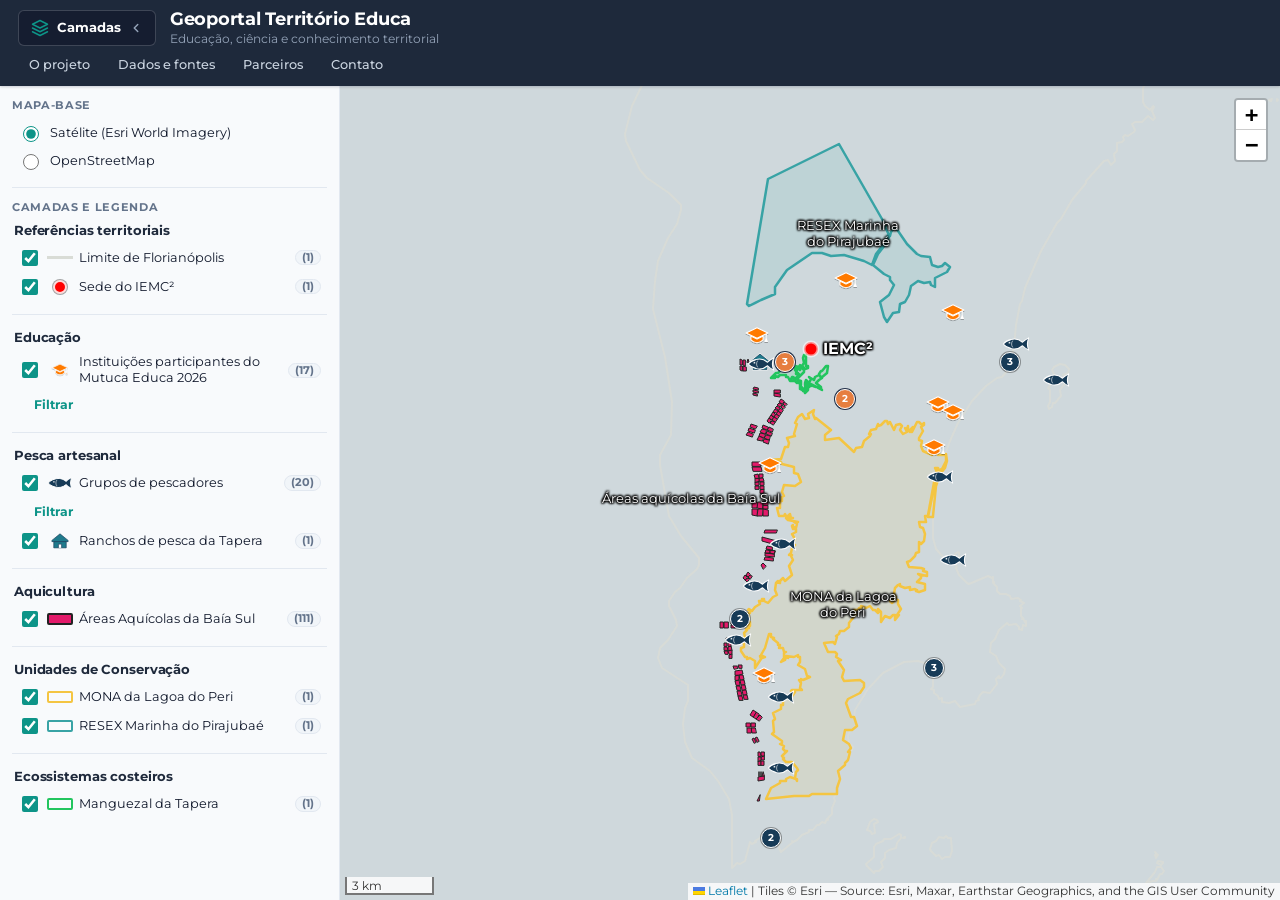
==== index.html @ b0905095 "Publicação inicial do Geoportal Território Educa" ====
<!DOCTYPE html>
<html lang="pt-BR">

<head>
    <meta charset="UTF-8">
    <meta name="viewport" content="width=device-width, initial-scale=1.0">
    <title>Geoportal Território Educa</title>
    <meta name="description" content="Educação, pesca artesanal, aquicultura e patrimônio socioambiental em Florianópolis.">

    <!-- Bibliotecas de terceiros (locais, versões fixas) -->
    <link rel="stylesheet" href="vendor/leaflet-1.9.4/leaflet.css">
    <link rel="stylesheet" href="vendor/leaflet.markercluster-1.5.3/MarkerCluster.css">

    <!-- CSS do geoportal -->
    <link rel="stylesheet" href="css/style.css?v=20261015-sidebar1">
</head>

<body>
    <a class="pular" href="#map">Ir para o mapa</a>

    <header class="topo">
        <div class="topo__superior">
            <button id="btn-painel" class="btn-painel" type="button" aria-controls="painel" aria-expanded="true" aria-label="Recolher painel de camadas" title="Recolher painel de camadas">
                <svg class="btn-painel__icone" width="18" height="18" viewBox="0 0 24 24" fill="none" stroke="currentColor" stroke-width="2" stroke-linecap="round" stroke-linejoin="round" aria-hidden="true">
                    <polygon points="12 2 2 7 12 12 22 7 12 2"></polygon>
                    <polyline points="2 17 12 22 22 17"></polyline>
                    <polyline points="2 12 12 17 22 12"></polyline>
                </svg>
                <span class="btn-painel__texto">Camadas</span>
                <svg class="btn-painel__seta" width="14" height="14" viewBox="0 0 24 24" fill="none" stroke="currentColor" stroke-width="2.5" stroke-linecap="round" stroke-linejoin="round" aria-hidden="true">
                    <polyline points="15 18 9 12 15 6"></polyline>
                </svg>
            </button>
            <div class="topo__texto">
                <a href="#map" id="link-retorno-mapa" class="topo__titulo-link" title="Retornar ao mapa interativo" aria-label="Geoportal Território Educa — Retornar ao mapa interativo">
                    <h1>Geoportal Território Educa</h1>
                </a>
                <p>Educação, ciência e conhecimento territorial</p>
            </div>
            <button id="btn-menu-mobile" class="nav__toggle" type="button" aria-expanded="false" aria-controls="menu-institucional" aria-label="Menu institucional">
                <svg class="nav__icone-hamburguer" width="18" height="18" viewBox="0 0 24 24" fill="none" stroke="currentColor" stroke-width="2" stroke-linecap="round" stroke-linejoin="round" aria-hidden="true"><line x1="3" y1="12" x2="21" y2="12"></line><line x1="3" y1="6" x2="21" y2="6"></line><line x1="3" y1="18" x2="21" y2="18"></line></svg>
                <span>Menu</span>
            </button>
        </div>
        <nav class="topo__nav" aria-label="Navegação institucional">
            <ul id="menu-institucional" class="nav__lista">
                <li><button class="nav__item" type="button" data-secao="secao-projeto">O projeto</button></li>
                <li><button class="nav__item" type="button" data-secao="secao-fontes">Dados e fontes</button></li>
                <li><button class="nav__item" type="button" data-secao="secao-parceiros">Parceiros</button></li>
                <li><button class="nav__item" type="button" data-secao="secao-contato">Contato</button></li>
            </ul>
        </nav>
    </header>

    <div class="corpo">
        <aside id="painel" class="painel" aria-label="Camadas, legenda e filtros">
            <div id="aviso" class="aviso" role="alert" hidden></div>
            <div id="painel-conteudo" class="painel__conteudo"></div>
        </aside>
        <div id="painel-backdrop" class="painel-backdrop" aria-hidden="true"></div>

        <main class="mapa-area">
            <div id="map" role="application" aria-label="Mapa interativo do Território Educa"></div>
        </main>

        <!-- Fundo semitransparente (backdrop de referência) -->
        <div id="modal-backdrop" class="modal-backdrop" hidden></div>

        <!-- Gaveta institucional lateral direita (experimental — substitui a apresentação central) -->
        <!-- Referência recuperável: para restaurar a apresentação em modal central, consulte a folha css/style.css -->
        <aside id="modal-sobre" class="gaveta modal" aria-labelledby="modal-sobre-titulo" aria-label="Informações institucionais" hidden>
            <div class="gaveta__conteudo modal__conteudo">
                <div class="gaveta__topo modal__topo">
                    <h2 id="modal-sobre-titulo" class="gaveta__titulo modal__titulo">O projeto</h2>
                    <button id="btn-fechar-modal" class="gaveta__fechar modal__fechar" type="button" aria-label="Fechar painel de informações">
                        &times;
                    </button>
                </div>
                <div class="gaveta__corpo modal__corpo">
                    <!-- Seção 1: O projeto -->
                    <div id="secao-projeto" class="modal__painel-secao" role="region" aria-labelledby="modal-sobre-titulo">
                    <h3>Sobre o Geoportal Território Educa</h3>
                    <p class="secao-subtitulo"><strong>Conhecimento, educação e participação para valorizar os territórios e seus saberes.</strong></p>
                    <p>O Geoportal Território Educa é uma plataforma digital interativa de visualização e compartilhamento de informações geográficas e socioambientais, desenvolvida no âmbito do Território Educa, em parceria institucional com o Instituto de Ecologização de Mares, Campo e Cidades (IEMC²).</p>
                    <p>A plataforma busca ampliar o acesso ao conhecimento territorial, aproximando ciência, educação e sociedade e contribuindo para a valorização da biodiversidade, das culturas tradicionais e dos modos de vida associados aos ecossistemas costeiros e marinhos.</p>
                    <p>Com foco inicial no sul da Ilha de Santa Catarina, em Florianópolis, reúne informações sobre instituições de ensino, pesca artesanal, aquicultura, unidades de conservação e ecossistemas costeiros. Suas camadas temáticas permitem explorar relações entre os ambientes naturais, as atividades humanas e as formas de ocupação e uso do território.</p>
                    <p>A iniciativa dialoga com a Tecnologia Social Mutuca Educa, desenvolvida e conduzida pela Associação das Dunas de Florianópolis (ADUF), e com sua expansão metodológica no Território Educa, fundamentadas na educação socioambiental, na justiça climática, na valorização dos saberes tradicionais e ancestrais e na participação comunitária.</p>

                    <h3>Princípios orientadores</h3>
                    <ul class="principios-lista">
                        <li class="principio-item">
                            <strong>Educomunicação:</strong> uso de recursos digitais, cartográficos e narrativas territoriais para estimular a comunicação participativa, o diálogo de saberes e a construção compartilhada de conhecimentos.
                        </li>
                        <li class="principio-item">
                            <strong>Ciência cidadã:</strong> incentivo à participação de estudantes, educadores, pesquisadores e comunidades na observação, no registro e na interpretação de fenômenos socioambientais, reconhecendo diferentes sujeitos como produtores de conhecimento.
                        </li>
                        <li class="principio-item">
                            <strong>Popularização da ciência:</strong> democratização do acesso às informações científicas e territoriais por meio de linguagem acessível e ferramentas interativas, aproximando o conhecimento acadêmico das experiências e dos saberes locais.
                        </li>
                    </ul>

                    <p>Ao integrar informações geoespaciais e referências socioculturais, o geoportal busca apoiar atividades pedagógicas, pesquisas, educação ambiental e mobilização comunitária, contribuindo para compreender as transformações ambientais e climáticas e reconhecer o patrimônio natural e cultural dos territórios.</p>
                    <p>Mais do que representar elementos no espaço geográfico, a plataforma pretende tornar visíveis as relações entre <strong>território, biodiversidade, cultura e sociedade</strong>, fortalecendo a circulação do conhecimento e as possibilidades de participação social e cuidado com os ecossistemas costeiros.</p>
                    <p>O geoportal está em desenvolvimento e poderá incorporar progressivamente novos dados, recursos educativos e mecanismos de colaboração territorial.</p>
                </div>

                <!-- Seção 2: Dados e fontes -->
                <div id="secao-fontes" class="modal__painel-secao" role="region" aria-labelledby="modal-sobre-titulo" hidden>
                    <ul class="modal__lista">
                        <li><strong>Unidades de Conservação:</strong> PMF – Geoportal.</li>
                        <li><strong>Áreas aquícolas:</strong> MPA – SINAU.</li>
                        <li><strong>Grupos de pescadores:</strong> Tainhas ao Vento.</li>
                        <li><strong>Instituições de ensino:</strong> registros do Mutuca Educa 2026, Tecnologia Social realizada pela Associação das Dunas de Florianópolis (ADUF).</li>
                        <li><strong>Mapas-base:</strong> Esri World Imagery; © OpenStreetMap contributors.</li>
                        <li><strong>Sistema geodésico:</strong> Dados em SIRGAS 2000 (publicados em WGS 84 / EPSG:4326).</li>
                        <li><strong>Elaboração cartográfica:</strong> Cristiana Barbosa, ADUF, 2026.</li>
                    </ul>
                </div>

                <!-- Seção 3: Parceiros -->
                <div id="secao-parceiros" class="modal__painel-secao" role="region" aria-labelledby="modal-sobre-titulo" hidden>
                    <div class="parceiros-grid">
                        <div class="parceiro-card">
                            <div class="parceiro-card__logo-wrap">
                                <img src="assets/logos/logo_aduf.png" alt="Logotipo da ADUF — Associação das Dunas de Florianópolis" class="parceiro-card__logo" loading="lazy">
                            </div>
                            <div class="parceiro-card__info">
                                <h3 class="parceiro-card__nome">ADUF — Associação das Dunas de Florianópolis</h3>
                                <p class="parceiro-card__papel">Organização responsável pelo Território Educa e pela Tecnologia Social Mutuca Educa.</p>
                            </div>
                        </div>

                        <div class="parceiro-card">
                            <div class="parceiro-card__logo-wrap">
                                <img src="assets/logos/logo_mutuca_educa.png" alt="Logotipo da Tecnologia Social Mutuca Educa" class="parceiro-card__logo" loading="lazy">
                            </div>
                            <div class="parceiro-card__info">
                                <h3 class="parceiro-card__nome">Mutuca Educa</h3>
                                <p class="parceiro-card__papel">Tecnologia Social de educação socioambiental, arte pública e mobilização comunitária, desenvolvida pela ADUF e reconhecida pela Fundação Banco do Brasil.</p>
                            </div>
                        </div>

                        <div class="parceiro-card">
                            <div class="parceiro-card__logo-wrap">
                                <img src="assets/logos/logo_iemc2.jpg" alt="Logotipo do Instituto de Ecologização de Mares, Campo e Cidades (IEMC²)" class="parceiro-card__logo" loading="lazy">
                            </div>
                            <div class="parceiro-card__info">
                                <h3 class="parceiro-card__nome">IEMC² — Instituto de Ecologização de Mares, Campo e Cidades</h3>
                                <p class="parceiro-card__papel">Parceiro institucional do Geoportal Território Educa.</p>
                            </div>
                        </div>
                    </div>
                </div>

                <!-- Seção 4: Contato -->
                <div id="secao-contato" class="modal__painel-secao" role="region" aria-labelledby="modal-sobre-titulo" hidden>
                    <div class="contato-secao">
                        <h3 class="contato-secao__titulo">Contato direto — Geoportal Território Educa</h3>
                        <ul class="contato-lista">
                            <li class="contato-item">
                                <span class="contato-rotulo">Responsável:</span>
                                <span class="contato-valor">Cristiana Barbosa</span>
                            </li>
                            <li class="contato-item">
                                <span class="contato-rotulo">WhatsApp:</span>
                                <a class="contato-link" href="https://wa.me/5548984466622" target="_blank" rel="noopener noreferrer">
                                    <svg class="contato-icone" width="16" height="16" viewBox="0 0 24 24" fill="none" stroke="currentColor" stroke-width="2" stroke-linecap="round" stroke-linejoin="round" aria-hidden="true"><path d="M21 11.5a8.38 8.38 0 0 1-.9 3.8 8.5 8.5 0 0 1-7.6 4.7 8.38 8.38 0 0 1-3.8-.9L3 21l1.9-5.7a8.38 8.38 0 0 1-.9-3.8 8.5 8.5 0 0 1 4.7-7.6 8.38 8.38 0 0 1 3.8-.9h.5a8.48 8.48 0 0 1 8 8v.5z"/></svg>
                                    (48) 98446-6622
                                </a>
                            </li>
                            <li class="contato-item">
                                <span class="contato-rotulo">E-mail:</span>
                                <a class="contato-link" href="mailto:crisilha@gmail.com">
                                    <svg class="contato-icone" width="16" height="16" viewBox="0 0 24 24" fill="none" stroke="currentColor" stroke-width="2" stroke-linecap="round" stroke-linejoin="round" aria-hidden="true"><path d="M4 4h16c1.1 0 2 .9 2 2v12c0 1.1-.9 2-2 2H4c-1.1 0-2-.9-2-2V6c0-1.1.9-2 2-2z"/><polyline points="22,6 12,13 2,6"/></svg>
                                    crisilha@gmail.com
                                </a>
                            </li>
                        </ul>
                    </div>

                    <div class="contato-secao">
                        <h3 class="contato-secao__titulo">Canais institucionais</h3>
                        <ul class="contato-lista">
                            <li class="contato-item">
                                <span class="contato-rotulo">ADUF:</span>
                                <a class="contato-link" href="https://www.instagram.com/dunasdefloripa/" target="_blank" rel="noopener noreferrer">
                                    <svg class="contato-icone" width="16" height="16" viewBox="0 0 24 24" fill="none" stroke="currentColor" stroke-width="2" stroke-linecap="round" stroke-linejoin="round" aria-hidden="true"><rect x="2" y="2" width="20" height="20" rx="5" ry="5"></rect><path d="M16 11.37A4 4 0 1 1 12.63 8 4 4 0 0 1 16 11.37z"></path><line x1="17.5" y1="6.5" x2="17.51" y2="6.5"></line></svg>
                                    Instagram @dunasdefloripa
                                </a>
                            </li>
                            <li class="contato-item">
                                <span class="contato-rotulo">Mutuca Educa:</span>
                                <a class="contato-link" href="https://www.instagram.com/mutucaeduca/" target="_blank" rel="noopener noreferrer">
                                    <svg class="contato-icone" width="16" height="16" viewBox="0 0 24 24" fill="none" stroke="currentColor" stroke-width="2" stroke-linecap="round" stroke-linejoin="round" aria-hidden="true"><rect x="2" y="2" width="20" height="20" rx="5" ry="5"></rect><path d="M16 11.37A4 4 0 1 1 12.63 8 4 4 0 0 1 16 11.37z"></path><line x1="17.5" y1="6.5" x2="17.51" y2="6.5"></line></svg>
                                    Instagram @mutucaeduca
                                </a>
                            </li>
                            <li class="contato-item">
                                <span class="contato-rotulo">IEMC²:</span>
                                <a class="contato-link" href="https://reitoria.ufsc.br/2026/06/24/ufsc-inaugura-instituto-de-ecologizacao-de-mares-campo-e-cidades-para-combate-a-fome-e-pobreza/" target="_blank" rel="noopener noreferrer">
                                    <svg class="contato-icone" width="16" height="16" viewBox="0 0 24 24" fill="none" stroke="currentColor" stroke-width="2" stroke-linecap="round" stroke-linejoin="round" aria-hidden="true"><path d="M18 13v6a2 2 0 0 1-2 2H5a2 2 0 0 1-2-2V8a2 2 0 0 1 2-2h6"></path><polyline points="15 3 21 3 21 9"></polyline><line x1="10" y1="14" x2="21" y2="3"></line></svg>
                                    Página de referência institucional na UFSC
                                </a>
                            </li>
                        </ul>
                    </div>
                </div>
            </div>
        </div>
        </aside>
    </div>

    <noscript>
        <p class="aviso">Este geoportal requer JavaScript habilitado.</p>
    </noscript>

    <!-- Leaflet e Leaflet.markercluster (scripts globais) -->
    <script src="vendor/leaflet-1.9.4/leaflet.js"></script>
    <script src="vendor/leaflet.markercluster-1.5.3/leaflet.markercluster.js"></script>

    <!-- Código do geoportal (módulos ES) -->
    <script type="module" src="js/main.js"></script>
</body>

</html>
---- vendor/leaflet-1.9.4/leaflet.css ----
/* required styles */

.leaflet-pane,
.leaflet-tile,
.leaflet-marker-icon,
.leaflet-marker-shadow,
.leaflet-tile-container,
.leaflet-pane > svg,
.leaflet-pane > canvas,
.leaflet-zoom-box,
.leaflet-image-layer,
.leaflet-layer {
	position: absolute;
	left: 0;
	top: 0;
	}
.leaflet-container {
	overflow: hidden;
	}
.leaflet-tile,
.leaflet-marker-icon,
.leaflet-marker-shadow {
	-webkit-user-select: none;
	   -moz-user-select: none;
	        user-select: none;
	  -webkit-user-drag: none;
	}
/* Prevents IE11 from highlighting tiles in blue */
.leaflet-tile::selection {
	background: transparent;
}
/* Safari renders non-retina tile on retina better with this, but Chrome is worse */
.leaflet-safari .leaflet-tile {
	image-rendering: -webkit-optimize-contrast;
	}
/* hack that prevents hw layers "stretching" when loading new tiles */
.leaflet-safari .leaflet-tile-container {
	width: 1600px;
	height: 1600px;
	-webkit-transform-origin: 0 0;
	}
.leaflet-marker-icon,
.leaflet-marker-shadow {
	display: block;
	}
/* .leaflet-container svg: reset svg max-width decleration shipped in Joomla! (joomla.org) 3.x */
/* .leaflet-container img: map is broken in FF if you have max-width: 100% on tiles */
.leaflet-container .leaflet-overlay-pane svg {
	max-width: none !important;
	max-height: none !important;
	}
.leaflet-container .leaflet-marker-pane img,
.leaflet-container .leaflet-shadow-pane img,
.leaflet-container .leaflet-tile-pane img,
.leaflet-container img.leaflet-image-layer,
.leaflet-container .leaflet-tile {
	max-width: none !important;
	max-height: none !important;
	width: auto;
	padding: 0;
	}

.leaflet-container img.leaflet-tile {
	/* See: https://bugs.chromium.org/p/chromium/issues/detail?id=600120 */
	mix-blend-mode: plus-lighter;
}

.leaflet-container.leaflet-touch-zoom {
	-ms-touch-action: pan-x pan-y;
	touch-action: pan-x pan-y;
	}
.leaflet-container.leaflet-touch-drag {
	-ms-touch-action: pinch-zoom;
	/* Fallback for FF which doesn't support pinch-zoom */
	touch-action: none;
	touch-action: pinch-zoom;
}
.leaflet-container.leaflet-touch-drag.leaflet-touch-zoom {
	-ms-touch-action: none;
	touch-action: none;
}
.leaflet-container {
	-webkit-tap-highlight-color: transparent;
}
.leaflet-container a {
	-webkit-tap-highlight-color: rgba(51, 181, 229, 0.4);
}
.leaflet-tile {
	filter: inherit;
	visibility: hidden;
	}
.leaflet-tile-loaded {
	visibility: inherit;
	}
.leaflet-zoom-box {
	width: 0;
	height: 0;
	-moz-box-sizing: border-box;
	     box-sizing: border-box;
	z-index: 800;
	}
/* workaround for https://bugzilla.mozilla.org/show_bug.cgi?id=888319 */
.leaflet-overlay-pane svg {
	-moz-user-select: none;
	}

.leaflet-pane         { z-index: 400; }

.leaflet-tile-pane    { z-index: 200; }
.leaflet-overlay-pane { z-index: 400; }
.leaflet-shadow-pane  { z-index: 500; }
.leaflet-marker-pane  { z-index: 600; }
.leaflet-tooltip-pane   { z-index: 650; }
.leaflet-popup-pane   { z-index: 700; }

.leaflet-map-pane canvas { z-index: 100; }
.leaflet-map-pane svg    { z-index: 200; }

.leaflet-vml-shape {
	width: 1px;
	height: 1px;
	}
.lvml {
	behavior: url(#default#VML);
	display: inline-block;
	position: absolute;
	}


/* control positioning */

.leaflet-control {
	position: relative;
	z-index: 800;
	pointer-events: visiblePainted; /* IE 9-10 doesn't have auto */
	pointer-events: auto;
	}
.leaflet-top,
.leaflet-bottom {
	position: absolute;
	z-index: 1000;
	pointer-events: none;
	}
.leaflet-top {
	top: 0;
	}
.leaflet-right {
	right: 0;
	}
.leaflet-bottom {
	bottom: 0;
	}
.leaflet-left {
	left: 0;
	}
.leaflet-control {
	float: left;
	clear: both;
	}
.leaflet-right .leaflet-control {
	float: right;
	}
.leaflet-top .leaflet-control {
	margin-top: 10px;
	}
.leaflet-bottom .leaflet-control {
	margin-bottom: 10px;
	}
.leaflet-left .leaflet-control {
	margin-left: 10px;
	}
.leaflet-right .leaflet-control {
	margin-right: 10px;
	}


/* zoom and fade animations */

.leaflet-fade-anim .leaflet-popup {
	opacity: 0;
	-webkit-transition: opacity 0.2s linear;
	   -moz-transition: opacity 0.2s linear;
	        transition: opacity 0.2s linear;
	}
.leaflet-fade-anim .leaflet-map-pane .leaflet-popup {
	opacity: 1;
	}
.leaflet-zoom-animated {
	-webkit-transform-origin: 0 0;
	    -ms-transform-origin: 0 0;
	        transform-origin: 0 0;
	}
svg.leaflet-zoom-animated {
	will-change: transform;
}

.leaflet-zoom-anim .leaflet-zoom-animated {
	-webkit-transition: -webkit-transform 0.25s cubic-bezier(0,0,0.25,1);
	   -moz-transition:    -moz-transform 0.25s cubic-bezier(0,0,0.25,1);
	        transition:         transform 0.25s cubic-bezier(0,0,0.25,1);
	}
.leaflet-zoom-anim .leaflet-tile,
.leaflet-pan-anim .leaflet-tile {
	-webkit-transition: none;
	   -moz-transition: none;
	        transition: none;
	}

.leaflet-zoom-anim .leaflet-zoom-hide {
	visibility: hidden;
	}


/* cursors */

.leaflet-interactive {
	cursor: pointer;
	}
.leaflet-grab {
	cursor: -webkit-grab;
	cursor:    -moz-grab;
	cursor:         grab;
	}
.leaflet-crosshair,
.leaflet-crosshair .leaflet-interactive {
	cursor: crosshair;
	}
.leaflet-popup-pane,
.leaflet-control {
	cursor: auto;
	}
.leaflet-dragging .leaflet-grab,
.leaflet-dragging .leaflet-grab .leaflet-interactive,
.leaflet-dragging .leaflet-marker-draggable {
	cursor: move;
	cursor: -webkit-grabbing;
	cursor:    -moz-grabbing;
	cursor:         grabbing;
	}

/* marker & overlays interactivity */
.leaflet-marker-icon,
.leaflet-marker-shadow,
.leaflet-image-layer,
.leaflet-pane > svg path,
.leaflet-tile-container {
	pointer-events: none;
	}

.leaflet-marker-icon.leaflet-interactive,
.leaflet-image-layer.leaflet-interactive,
.leaflet-pane > svg path.leaflet-interactive,
svg.leaflet-image-layer.leaflet-interactive path {
	pointer-events: visiblePainted; /* IE 9-10 doesn't have auto */
	pointer-events: auto;
	}

/* visual tweaks */

.leaflet-container {
	background: #ddd;
	outline-offset: 1px;
	}
.leaflet-container a {
	color: #0078A8;
	}
.leaflet-zoom-box {
	border: 2px dotted #38f;
	background: rgba(255,255,255,0.5);
	}


/* general typography */
.leaflet-container {
	font-family: "Helvetica Neue", Arial, Helvetica, sans-serif;
	font-size: 12px;
	font-size: 0.75rem;
	line-height: 1.5;
	}


/* general toolbar styles */

.leaflet-bar {
	box-shadow: 0 1px 5px rgba(0,0,0,0.65);
	border-radius: 4px;
	}
.leaflet-bar a {
	background-color: #fff;
	border-bottom: 1px solid #ccc;
	width: 26px;
	height: 26px;
	line-height: 26px;
	display: block;
	text-align: center;
	text-decoration: none;
	color: black;
	}
.leaflet-bar a,
.leaflet-control-layers-toggle {
	background-position: 50% 50%;
	background-repeat: no-repeat;
	display: block;
	}
.leaflet-bar a:hover,
.leaflet-bar a:focus {
	background-color: #f4f4f4;
	}
.leaflet-bar a:first-child {
	border-top-left-radius: 4px;
	border-top-right-radius: 4px;
	}
.leaflet-bar a:last-child {
	border-bottom-left-radius: 4px;
	border-bottom-right-radius: 4px;
	border-bottom: none;
	}
.leaflet-bar a.leaflet-disabled {
	cursor: default;
	background-color: #f4f4f4;
	color: #bbb;
	}

.leaflet-touch .leaflet-bar a {
	width: 30px;
	height: 30px;
	line-height: 30px;
	}
.leaflet-touch .leaflet-bar a:first-child {
	border-top-left-radius: 2px;
	border-top-right-radius: 2px;
	}
.leaflet-touch .leaflet-bar a:last-child {
	border-bottom-left-radius: 2px;
	border-bottom-right-radius: 2px;
	}

/* zoom control */

.leaflet-control-zoom-in,
.leaflet-control-zoom-out {
	font: bold 18px 'Lucida Console', Monaco, monospace;
	text-indent: 1px;
	}

.leaflet-touch .leaflet-control-zoom-in, .leaflet-touch .leaflet-control-zoom-out  {
	font-size: 22px;
	}


/* layers control */

.leaflet-control-layers {
	box-shadow: 0 1px 5px rgba(0,0,0,0.4);
	background: #fff;
	border-radius: 5px;
	}
.leaflet-control-layers-toggle {
	background-image: url(images/layers.png);
	width: 36px;
	height: 36px;
	}
.leaflet-retina .leaflet-control-layers-toggle {
	background-image: url(images/layers-2x.png);
	background-size: 26px 26px;
	}
.leaflet-touch .leaflet-control-layers-toggle {
	width: 44px;
	height: 44px;
	}
.leaflet-control-layers .leaflet-control-layers-list,
.leaflet-control-layers-expanded .leaflet-control-layers-toggle {
	display: none;
	}
.leaflet-control-layers-expanded .leaflet-control-layers-list {
	display: block;
	position: relative;
	}
.leaflet-control-layers-expanded {
	padding: 6px 10px 6px 6px;
	color: #333;
	background: #fff;
	}
.leaflet-control-layers-scrollbar {
	overflow-y: scroll;
	overflow-x: hidden;
	padding-right: 5px;
	}
.leaflet-control-layers-selector {
	margin-top: 2px;
	position: relative;
	top: 1px;
	}
.leaflet-control-layers label {
	display: block;
	font-size: 13px;
	font-size: 1.08333em;
	}
.leaflet-control-layers-separator {
	height: 0;
	border-top: 1px solid #ddd;
	margin: 5px -10px 5px -6px;
	}

/* Default icon URLs */
.leaflet-default-icon-path { /* used only in path-guessing heuristic, see L.Icon.Default */
	background-image: url(images/marker-icon.png);
	}


/* attribution and scale controls */

.leaflet-container .leaflet-control-attribution {
	background: #fff;
	background: rgba(255, 255, 255, 0.8);
	margin: 0;
	}
.leaflet-control-attribution,
.leaflet-control-scale-line {
	padding: 0 5px;
	color: #333;
	line-height: 1.4;
	}
.leaflet-control-attribution a {
	text-decoration: none;
	}
.leaflet-control-attribution a:hover,
.leaflet-control-attribution a:focus {
	text-decoration: underline;
	}
.leaflet-attribution-flag {
	display: inline !important;
	vertical-align: baseline !important;
	width: 1em;
	height: 0.6669em;
	}
.leaflet-left .leaflet-control-scale {
	margin-left: 5px;
	}
.leaflet-bottom .leaflet-control-scale {
	margin-bottom: 5px;
	}
.leaflet-control-scale-line {
	border: 2px solid #777;
	border-top: none;
	line-height: 1.1;
	padding: 2px 5px 1px;
	white-space: nowrap;
	-moz-box-sizing: border-box;
	     box-sizing: border-box;
	background: rgba(255, 255, 255, 0.8);
	text-shadow: 1px 1px #fff;
	}
.leaflet-control-scale-line:not(:first-child) {
	border-top: 2px solid #777;
	border-bottom: none;
	margin-top: -2px;
	}
.leaflet-control-scale-line:not(:first-child):not(:last-child) {
	border-bottom: 2px solid #777;
	}

.leaflet-touch .leaflet-control-attribution,
.leaflet-touch .leaflet-control-layers,
.leaflet-touch .leaflet-bar {
	box-shadow: none;
	}
.leaflet-touch .leaflet-control-layers,
.leaflet-touch .leaflet-bar {
	border: 2px solid rgba(0,0,0,0.2);
	background-clip: padding-box;
	}


/* popup */

.leaflet-popup {
	position: absolute;
	text-align: center;
	margin-bottom: 20px;
	}
.leaflet-popup-content-wrapper {
	padding: 1px;
	text-align: left;
	border-radius: 12px;
	}
.leaflet-popup-content {
	margin: 13px 24px 13px 20px;
	line-height: 1.3;
	font-size: 13px;
	font-size: 1.08333em;
	min-height: 1px;
	}
.leaflet-popup-content p {
	margin: 17px 0;
	margin: 1.3em 0;
	}
.leaflet-popup-tip-container {
	width: 40px;
	height: 20px;
	position: absolute;
	left: 50%;
	margin-top: -1px;
	margin-left: -20px;
	overflow: hidden;
	pointer-events: none;
	}
.leaflet-popup-tip {
	width: 17px;
	height: 17px;
	padding: 1px;

	margin: -10px auto 0;
	pointer-events: auto;

	-webkit-transform: rotate(45deg);
	   -moz-transform: rotate(45deg);
	    -ms-transform: rotate(45deg);
	        transform: rotate(45deg);
	}
.leaflet-popup-content-wrapper,
.leaflet-popup-tip {
	background: white;
	color: #333;
	box-shadow: 0 3px 14px rgba(0,0,0,0.4);
	}
.leaflet-container a.leaflet-popup-close-button {
	position: absolute;
	top: 0;
	right: 0;
	border: none;
	text-align: center;
	width: 24px;
	height: 24px;
	font: 16px/24px Tahoma, Verdana, sans-serif;
	color: #757575;
	text-decoration: none;
	background: transparent;
	}
.leaflet-container a.leaflet-popup-close-button:hover,
.leaflet-container a.leaflet-popup-close-button:focus {
	color: #585858;
	}
.leaflet-popup-scrolled {
	overflow: auto;
	}

.leaflet-oldie .leaflet-popup-content-wrapper {
	-ms-zoom: 1;
	}
.leaflet-oldie .leaflet-popup-tip {
	width: 24px;
	margin: 0 auto;

	-ms-filter: "progid:DXImageTransform.Microsoft.Matrix(M11=0.70710678, M12=0.70710678, M21=-0.70710678, M22=0.70710678)";
	filter: progid:DXImageTransform.Microsoft.Matrix(M11=0.70710678, M12=0.70710678, M21=-0.70710678, M22=0.70710678);
	}

.leaflet-oldie .leaflet-control-zoom,
.leaflet-oldie .leaflet-control-layers,
.leaflet-oldie .leaflet-popup-content-wrapper,
.leaflet-oldie .leaflet-popup-tip {
	border: 1px solid #999;
	}


/* div icon */

.leaflet-div-icon {
	background: #fff;
	border: 1px solid #666;
	}


/* Tooltip */
/* Base styles for the element that has a tooltip */
.leaflet-tooltip {
	position: absolute;
	padding: 6px;
	background-color: #fff;
	border: 1px solid #fff;
	border-radius: 3px;
	color: #222;
	white-space: nowrap;
	-webkit-user-select: none;
	-moz-user-select: none;
	-ms-user-select: none;
	user-select: none;
	pointer-events: none;
	box-shadow: 0 1px 3px rgba(0,0,0,0.4);
	}
.leaflet-tooltip.leaflet-interactive {
	cursor: pointer;
	pointer-events: auto;
	}
.leaflet-tooltip-top:before,
.leaflet-tooltip-bottom:before,
.leaflet-tooltip-left:before,
.leaflet-tooltip-right:before {
	position: absolute;
	pointer-events: none;
	border: 6px solid transparent;
	background: transparent;
	content: "";
	}

/* Directions */

.leaflet-tooltip-bottom {
	margin-top: 6px;
}
.leaflet-tooltip-top {
	margin-top: -6px;
}
.leaflet-tooltip-bottom:before,
.leaflet-tooltip-top:before {
	left: 50%;
	margin-left: -6px;
	}
.leaflet-tooltip-top:before {
	bottom: 0;
	margin-bottom: -12px;
	border-top-color: #fff;
	}
.leaflet-tooltip-bottom:before {
	top: 0;
	margin-top: -12px;
	margin-left: -6px;
	border-bottom-color: #fff;
	}
.leaflet-tooltip-left {
	margin-left: -6px;
}
.leaflet-tooltip-right {
	margin-left: 6px;
}
.leaflet-tooltip-left:before,
.leaflet-tooltip-right:before {
	top: 50%;
	margin-top: -6px;
	}
.leaflet-tooltip-left:before {
	right: 0;
	margin-right: -12px;
	border-left-color: #fff;
	}
.leaflet-tooltip-right:before {
	left: 0;
	margin-left: -12px;
	border-right-color: #fff;
	}

/* Printing */

@media print {
	/* Prevent printers from removing background-images of controls. */
	.leaflet-control {
		-webkit-print-color-adjust: exact;
		print-color-adjust: exact;
		}
	}
---- vendor/leaflet.markercluster-1.5.3/MarkerCluster.css ----
.leaflet-cluster-anim .leaflet-marker-icon, .leaflet-cluster-anim .leaflet-marker-shadow {
	-webkit-transition: -webkit-transform 0.3s ease-out, opacity 0.3s ease-in;
	-moz-transition: -moz-transform 0.3s ease-out, opacity 0.3s ease-in;
	-o-transition: -o-transform 0.3s ease-out, opacity 0.3s ease-in;
	transition: transform 0.3s ease-out, opacity 0.3s ease-in;
}

.leaflet-cluster-spider-leg {
	/* stroke-dashoffset (duration and function) should match with leaflet-marker-icon transform in order to track it exactly */
	-webkit-transition: -webkit-stroke-dashoffset 0.3s ease-out, -webkit-stroke-opacity 0.3s ease-in;
	-moz-transition: -moz-stroke-dashoffset 0.3s ease-out, -moz-stroke-opacity 0.3s ease-in;
	-o-transition: -o-stroke-dashoffset 0.3s ease-out, -o-stroke-opacity 0.3s ease-in;
	transition: stroke-dashoffset 0.3s ease-out, stroke-opacity 0.3s ease-in;
}
---- css/style.css ----
/* ============================================================
   GEOPORTAL TERRITÓRIO EDUCA — style.css
   Paleta costeira: navy #1E293B, teal #0D9488, cyan #0284C7 e neutros.
   Simbologia cartográfica preservada nas camadas do mapa.
   ============================================================ */

/* Fallback local Montserrat (SIL OFL 1.1) — arquivos locais em assets/fonts/ */
@font-face {
    font-family: "Montserrat";
    font-style: normal;
    font-weight: 400;
    font-display: swap;
    src: url("../assets/fonts/montserrat-latin-400-normal.woff2") format("woff2");
}

@font-face {
    font-family: "Montserrat";
    font-style: normal;
    font-weight: 500;
    font-display: swap;
    src: url("../assets/fonts/montserrat-latin-500-normal.woff2") format("woff2");
}

@font-face {
    font-family: "Montserrat";
    font-style: normal;
    font-weight: 700;
    font-display: swap;
    src: url("../assets/fonts/montserrat-latin-700-normal.woff2") format("woff2");
}

:root {
    /* Tipografia: Inter com fallback local e de sistema */
    --fonte: "Inter", -apple-system, BlinkMacSystemFont, "Segoe UI", Roboto, "Montserrat", sans-serif;

    /* Paleta Costeira */
    --navy: #1E293B;        /* Slate 800 - Header & Destaques de Contraste */
    --navy-dark: #0F172A;   /* Slate 900 - Texto principal & Base */
    --teal: #0D9488;        /* Teal 600 - Ações, links, destaques costeiros */
    --teal-dark: #0F766E;   /* Teal 700 - Hover de ações */
    --cyan: #0284C7;        /* Cyan 600 - Foco e destaques visuais */
    --cyan-light: #E0F2FE;  /* Cyan 100 - Halo de foco */

    /* Neutros Claros */
    --tinta: #0F172A;        /* Slate 900 */
    --tinta-suave: #64748B;  /* Slate 500 */
    --tinta-fraca: #94A3B8;  /* Slate 400 */
    --fundo: #F8FAFC;        /* Slate 50 - Fundo da Sidebar */
    --fundo-card: #FFFFFF;   /* White - Cartões de camadas */
    --fundo-hover: #F1F5F9;  /* Slate 100 - Hover de linhas */
    --linha: #E2E8F0;        /* Slate 200 - Bordas de cartões e divisores */
    --linha-forte: #CBD5E1;  /* Slate 300 */
    --destaque: #1E293B;     /* Navy */
    --foco: #0284C7;         /* Cyan 600 */

    --largura-painel: 340px;
    --altura-topo: 64px;
}

* { box-sizing: border-box; }

html, body {
    margin: 0;
    height: 100%;
    font-family: var(--fonte);
    color: var(--tinta);
    background: var(--fundo);
    -webkit-font-smoothing: antialiased;
    -moz-osx-font-smoothing: grayscale;
}

body {
    display: flex;
    flex-direction: column;
}

:focus-visible {
    outline: 2px solid var(--cyan);
    outline-offset: 2px;
}

.pular {
    position: absolute;
    left: -999px;
    top: 0;
    background: #fff;
    color: var(--navy);
    font-weight: 600;
    padding: 8px 14px;
    border-radius: 0 0 6px 0;
    box-shadow: 0 2px 6px rgba(0, 0, 0, 0.2);
    z-index: 2000;
}
.pular:focus { left: 8px; top: 8px; }

/* ---------- Topo / Header ---------- */
.topo {
    display: flex;
    flex-direction: column;
    justify-content: center;
    background: var(--navy);
    color: #fff;
    box-shadow: 0 1px 3px rgba(15, 23, 42, 0.12), 0 1px 2px rgba(15, 23, 42, 0.08);
    position: relative;
    z-index: 1300;
    padding: 8px 18px 7px;
    gap: 5px;
}

.topo__superior {
    display: flex;
    align-items: center;
    gap: 14px;
    width: 100%;
}

.topo__texto {
    display: flex;
    flex-direction: column;
    justify-content: center;
    flex: 1;
    min-width: 0;
}

.topo__titulo-link {
    text-decoration: none;
    color: inherit;
    display: inline-block;
    cursor: pointer;
    border-radius: 4px;
    transition: color 0.15s ease;
}

.topo__titulo-link:hover h1 {
    color: #5EEAD4;
}

.topo__titulo-link:focus-visible {
    outline: 2px solid var(--teal);
    outline-offset: 2px;
}

.topo h1 {
    margin: 0;
    font-size: 1.12rem;
    font-weight: 700;
    letter-spacing: -0.015em;
    color: #ffffff;
    line-height: 1.25;
    transition: color 0.15s ease;
}

.topo p {
    margin: 1px 0 0;
    font-size: 0.76rem;
    font-weight: 400;
    color: #94A3B8;
    line-height: 1.3;
}

.btn-painel {
    font-family: var(--fonte);
    font-weight: 600;
    font-size: 0.82rem;
    height: 36px;
    padding: 0 12px;
    border: 1px solid rgba(255, 255, 255, 0.18);
    border-radius: 6px;
    background: rgba(15, 23, 42, 0.6);
    color: #ffffff;
    cursor: pointer;
    display: inline-flex;
    align-items: center;
    gap: 8px;
    transition: all 0.2s cubic-bezier(0.4, 0, 0.2, 1);
    flex-shrink: 0;
}

.btn-painel:hover {
    background: rgba(30, 41, 59, 0.9);
    border-color: rgba(94, 234, 212, 0.45);
    box-shadow: 0 2px 6px rgba(0, 0, 0, 0.25);
}

.btn-painel:focus-visible {
    outline: 2px solid var(--teal);
    outline-offset: 2px;
}

.btn-painel:active {
    transform: translateY(1px);
}

.btn-painel__icone {
    color: var(--teal);
    flex-shrink: 0;
}

.btn-painel__texto {
    line-height: 1;
}

.btn-painel__seta {
    color: #94A3B8;
    flex-shrink: 0;
    transition: transform 0.2s cubic-bezier(0.4, 0, 0.2, 1), color 0.2s ease;
}

.btn-painel:hover .btn-painel__seta {
    color: #5EEAD4;
}

.btn-painel[aria-expanded="false"] .btn-painel__seta {
    transform: rotate(180deg);
}

/* ---------- Navegação Institucional ---------- */
.topo__nav {
    display: flex;
    align-items: center;
    width: 100%;
}

.nav__toggle {
    display: none;
    font-family: var(--fonte);
    font-weight: 600;
    font-size: 0.82rem;
    height: 34px;
    padding: 0 10px;
    border: 1px solid rgba(255, 255, 255, 0.2);
    border-radius: 6px;
    background: rgba(255, 255, 255, 0.08);
    color: #ffffff;
    cursor: pointer;
    align-items: center;
    gap: 6px;
    transition: all 0.2s ease;
    flex-shrink: 0;
}

.nav__toggle:hover {
    background: rgba(255, 255, 255, 0.16);
    border-color: rgba(94, 234, 212, 0.4);
}

.nav__toggle:focus-visible {
    outline: 2px solid var(--teal);
    outline-offset: 2px;
}

.nav__lista {
    display: flex;
    align-items: center;
    gap: 6px;
    list-style: none;
    margin: 0;
    padding: 0;
}

.nav__item {
    font-family: var(--fonte);
    font-size: 0.80rem;
    font-weight: 500;
    color: #CBD5E1;
    background: transparent;
    border: 1px solid transparent;
    border-radius: 5px;
    padding: 4px 10px;
    cursor: pointer;
    white-space: nowrap;
    transition: all 0.18s cubic-bezier(0.4, 0, 0.2, 1);
    display: inline-flex;
    align-items: center;
    line-height: 1.3;
}

.nav__item:hover {
    background: rgba(255, 255, 255, 0.1);
    color: #FFFFFF;
    border-color: rgba(255, 255, 255, 0.18);
}

.nav__item:focus-visible {
    outline: 2px solid var(--teal);
    outline-offset: 2px;
}

.nav__item:active {
    transform: translateY(1px);
}

/* Estado ativo do menu em teal contemporâneo */
.nav__item--ativo {
    color: #5EEAD4;
    background: rgba(13, 148, 136, 0.22);
    border-color: rgba(94, 234, 212, 0.4);
    font-weight: 600;
}

.nav__item--ativo:hover {
    background: rgba(13, 148, 136, 0.32);
    border-color: rgba(94, 234, 212, 0.55);
    color: #FFFFFF;
}

/* ---------- Estrutura ---------- */
.corpo { flex: 1; min-height: 0; display: flex; position: relative; overflow: hidden; }

.painel {
    width: var(--largura-painel);
    flex: 0 0 var(--largura-painel);
    overflow-y: auto;
    background: var(--fundo);
    border-right: 1px solid var(--linha);
    transition: margin-left 0.25s ease;
    z-index: 1100;
    scrollbar-width: thin;
    scrollbar-color: #CBD5E1 transparent;
}

.painel::-webkit-scrollbar {
    width: 6px;
}
.painel::-webkit-scrollbar-track {
    background: transparent;
}
.painel::-webkit-scrollbar-thumb {
    background: #CBD5E1;
    border-radius: 3px;
}
.painel::-webkit-scrollbar-thumb:hover {
    background: #94A3B8;
}

.painel-oculto .painel { margin-left: calc(-1 * var(--largura-painel)); }

.painel-backdrop {
    display: none;
}

.painel__conteudo {
    padding: 12px 12px 22px;
}

.mapa-area { flex: 1; min-width: 0; position: relative; }
#map { position: absolute; inset: 0; background: #cfd8dc; }

.aviso {
    margin: 0;
    padding: 10px 14px;
    background: #fff3cd;
    color: #5c4400;
    font-size: 0.85rem;
}

/* ---------- Blocos do painel ---------- */
.bloco {
    margin: 0 0 12px;
    padding: 0 0 12px;
    border: 0;
    border-bottom: 1px solid var(--linha);
}

.bloco:last-child {
    border-bottom: none;
    margin-bottom: 0;
    padding-bottom: 0;
}

fieldset.bloco legend,
.bloco__titulo {
    font-size: 0.70rem;
    font-weight: 700;
    letter-spacing: 0.06em;
    text-transform: uppercase;
    color: var(--tinta-suave);
    padding: 0;
    margin: 0 0 6px;
}

/* Opções de mapa-base */
.opcao {
    display: flex;
    align-items: center;
    gap: 8px;
    padding: 4px 6px;
    margin: 1px 0;
    font-size: 0.80rem;
    border-radius: 5px;
    cursor: pointer;
    transition: background-color 0.15s ease;
}

.opcao:hover {
    background-color: var(--fundo-hover);
}

.opcao label {
    cursor: pointer;
    color: var(--tinta);
}

/* Seções de Grupos Temáticos (lista contínua com divisores sutis) */
.grupo {
    margin: 0 0 12px;
    padding: 0 0 12px;
    border: 0;
    border-bottom: 1px solid var(--linha);
    background: transparent;
    border-radius: 0;
    box-shadow: none;
}

.grupo:last-child {
    margin-bottom: 0;
    padding-bottom: 0;
    border-bottom: none;
}

.grupo__cab {
    display: flex;
    align-items: center;
    gap: 6px;
    margin: 0 0 4px;
    padding: 2px 2px;
    font-size: 0.82rem;
    font-weight: 700;
    color: var(--navy);
    letter-spacing: -0.01em;
}

.grupo input[type="checkbox"],
.camada input[type="checkbox"],
.opcao input {
    width: 16px;
    height: 16px;
    flex: 0 0 auto;
    cursor: pointer;
    accent-color: var(--teal);
}

.camada {
    display: flex;
    align-items: center;
    gap: 6px;
    padding: 3px 6px;
    margin: 1px 0;
    min-height: 28px;
    font-size: 0.80rem;
    flex-wrap: wrap;
    border-radius: 5px;
    transition: background-color 0.15s ease;
}

.camada:hover {
    background-color: var(--fundo-hover);
}

.camada__rotulo {
    display: flex;
    align-items: center;
    gap: 6px;
    flex: 1;
    min-width: 0;
    cursor: pointer;
    line-height: 1.3;
    color: var(--tinta);
    transition: color 0.15s ease;
}

.camada:hover .camada__rotulo {
    color: var(--teal-dark);
}

.camada__titulo {
    flex: 1;
    word-break: normal;
    overflow-wrap: break-word;
}

/* Contagens em pills neutras compactas */
.camada__n {
    display: inline-flex;
    align-items: center;
    justify-content: center;
    padding: 1px 6px;
    border-radius: 9999px;
    background: #F1F5F9;
    color: #64748B;
    font-size: 0.70rem;
    font-weight: 600;
    line-height: 1;
    white-space: nowrap;
    margin-left: 4px;
    flex-shrink: 0;
    border: 1px solid #E2E8F0;
}

.camada:hover .camada__n {
    background: #E2E8F0;
    color: #334155;
}

/* Indicadores provisório em âmbar compacto */
.selo {
    display: inline-flex;
    align-items: center;
    font-size: 0.62rem;
    font-weight: 600;
    letter-spacing: 0.02em;
    text-transform: uppercase;
    padding: 1px 6px;
    border-radius: 9999px;
    background: #FEF3C7;
    color: #92400E;
    border: 1px solid #FDE68A;
}

/* Símbolos de legenda otimizados */
.sim {
    display: inline-flex;
    align-items: center;
    justify-content: center;
    width: 26px;
    height: 20px;
    flex: 0 0 26px;
    flex-shrink: 0;
}
.sim--icone img { max-width: 100%; max-height: 20px; display: block; margin: auto; }
.sim__ponto,
.sim--ponto {
    width: 14px;
    height: 14px;
    min-width: 14px;
    min-height: 14px;
    max-width: 14px;
    max-height: 14px;
    border-radius: 50%;
    margin: auto;
    border: 2px solid rgba(255, 255, 255, 0.85);
    box-shadow: 0 0 0 1px rgba(0, 0, 0, 0.35);
    box-sizing: border-box;
    display: block;
    flex: 0 0 14px;
    flex-shrink: 0;
}
.sim--quadrado { width: 20px; height: 12px; border-radius: 2px; margin: 0; border: 2px solid; flex-shrink: 0; }
.sim--linha { width: 22px; height: 0; border-top: 3px solid; margin: 0; flex-shrink: 0; }

/* Filtros compactos */
.filtros {
    flex-basis: 100%;
    margin: 2px 0 4px 22px;
    font-size: 0.78rem;
}

.filtros summary {
    cursor: pointer;
    color: var(--teal);
    font-weight: 600;
    min-height: 24px;
    display: inline-flex;
    align-items: center;
    gap: 4px;
    transition: color 0.15s ease;
}

.filtros summary:hover {
    color: var(--teal-dark);
}

.filtro {
    display: flex;
    flex-direction: column;
    gap: 2px;
    margin: 4px 0;
}

.filtro label {
    font-size: 0.72rem;
    font-weight: 500;
    color: var(--tinta-suave);
}

.filtro select {
    font-family: var(--fonte);
    font-size: 0.78rem;
    min-height: 30px;
    padding: 3px 6px;
    border: 1px solid var(--linha);
    border-radius: 5px;
    background: #ffffff;
    color: var(--tinta);
    transition: border-color 0.15s ease, box-shadow 0.15s ease;
}

.filtro select:focus {
    border-color: var(--cyan);
    outline: none;
    box-shadow: 0 0 0 3px rgba(2, 132, 199, 0.15);
}

.btn-link {
    font-family: var(--fonte);
    font-size: 0.74rem;
    font-weight: 600;
    background: none;
    border: 0;
    padding: 4px 0;
    color: var(--teal);
    text-decoration: underline;
    cursor: pointer;
    transition: color 0.15s ease;
}

.btn-link:hover {
    color: var(--teal-dark);
}


/* ---------- Reposicionamento dinâmico de controles Leaflet no desktop ---------- */
@media (min-width: 801px) {
    body.gaveta-aberta .leaflet-right {
        right: 472px !important;
    }
    .leaflet-right {
        transition: right 0.28s cubic-bezier(0.16, 1, 0.3, 1);
    }
}

/* ---------- Gaveta Institucional Lateral Direita (Right Slide-over) ---------- */
.gaveta {
    position: absolute;
    top: 0;
    bottom: 0;
    right: 0;
    width: min(460px, 100%);
    max-width: 460px;
    background: #ffffff;
    border-left: 1px solid var(--linha);
    box-shadow: -4px 0 24px rgba(15, 23, 42, 0.12);
    z-index: 1200;
    display: flex;
    flex-direction: column;
    transform: translateX(105%);
    transition: transform 0.28s cubic-bezier(0.16, 1, 0.3, 1), visibility 0.28s ease;
    visibility: hidden;
    pointer-events: none;
    overflow: hidden;
    font-family: var(--fonte);
    color: var(--tinta);
}

body.gaveta-aberta .gaveta {
    transform: translateX(0);
    visibility: visible;
    pointer-events: auto;
}

.gaveta[hidden] {
    display: flex; /* Preserva o modelo flex para transições suaves */
}

/* Sem backdrop bloqueante no desktop */
.modal-backdrop {
    display: none !important;
}

/* ---------- Referência recuperável: apresentação em modal central ----------
   Caso seja necessário restaurar a apresentação centralizada, substitua as regras
   de .gaveta acima por:
   .modal {
       position: fixed;
       inset: 0;
       margin: auto;
       border: 0;
       border-radius: 12px;
       max-width: 800px;
       width: min(800px, 92vw);
       max-height: 85vh;
       box-shadow: 0 25px 50px -12px rgba(15, 23, 42, 0.4);
       z-index: 1350;
   }
---------------------------------------------------------------------------- */

.modal__conteudo,
.gaveta__conteudo {
    display: flex;
    flex-direction: column;
    height: 100%;
    width: 100%;
    overflow: hidden;
}

.modal__topo,
.gaveta__topo {
    flex: 0 0 auto;
    display: flex;
    align-items: center;
    justify-content: space-between;
    padding: 13px 18px;
    background: #F8FAFC;
    color: var(--navy);
    border-bottom: 1px solid var(--linha);
    box-shadow: inset 0 1px 0 rgba(255, 255, 255, 0.9), 0 1px 2px rgba(15, 23, 42, 0.05);
}

.modal__titulo,
.gaveta__titulo {
    margin: 0;
    font-size: 1.08rem;
    font-weight: 700;
    color: var(--navy);
    line-height: 1.25;
    letter-spacing: -0.01em;
    display: flex;
    align-items: center;
    gap: 8px;
    padding-left: 8px;
    border-left: 3px solid var(--teal);
}

.modal__fechar,
.gaveta__fechar {
    background: #ffffff;
    border: 1px solid var(--linha-forte);
    color: var(--tinta-suave);
    font-size: 1.35rem;
    line-height: 1;
    cursor: pointer;
    width: 32px;
    height: 32px;
    border-radius: 6px;
    display: inline-flex;
    align-items: center;
    justify-content: center;
    transition: all 0.15s ease;
    flex-shrink: 0;
}

.modal__fechar:hover,
.modal__fechar:focus-visible,
.gaveta__fechar:hover,
.gaveta__fechar:focus-visible {
    background: #F1F5F9;
    border-color: #94A3B8;
    color: var(--navy-dark);
    outline: 2px solid var(--cyan);
    outline-offset: 2px;
}

.modal__corpo,
.gaveta__corpo {
    flex: 1 1 auto;
    min-height: 0;
    padding: 20px 22px 28px;
    overflow-y: auto;
    -webkit-overflow-scrolling: touch;
    scrollbar-width: thin;
    scrollbar-color: #CBD5E1 transparent;
}

.modal__corpo::-webkit-scrollbar,
.gaveta__corpo::-webkit-scrollbar {
    width: 6px;
}
.modal__corpo::-webkit-scrollbar-thumb,
.gaveta__corpo::-webkit-scrollbar-thumb {
    background: #CBD5E1;
    border-radius: 3px;
}
.modal__corpo::-webkit-scrollbar-thumb:hover,
.gaveta__corpo::-webkit-scrollbar-thumb:hover {
    background: #94A3B8;
}

.modal__painel-secao {
    font-size: 0.88rem;
    line-height: 1.6;
    color: var(--tinta);
}

.modal__painel-secao[hidden] {
    display: none !important;
}

.modal__painel-secao h3 {
    font-size: 0.98rem;
    font-weight: 700;
    color: var(--navy);
    margin: 18px 0 10px;
    line-height: 1.35;
}

.modal__painel-secao h3:first-child {
    margin-top: 0;
}

.modal__painel-secao .secao-subtitulo {
    font-size: 0.90rem;
    color: var(--teal-dark);
    margin-bottom: 14px;
    line-height: 1.5;
}

.principios-lista {
    list-style: none;
    margin: 12px 0 16px;
    padding: 0;
    display: flex;
    flex-direction: column;
    gap: 10px;
}

.principio-item {
    background: #F8FAFC;
    border-left: 3px solid var(--teal);
    border-top: 1px solid var(--linha);
    border-right: 1px solid var(--linha);
    border-bottom: 1px solid var(--linha);
    border-radius: 0 6px 6px 0;
    padding: 10px 14px;
    font-size: 0.86rem;
    line-height: 1.55;
    color: var(--tinta);
}

.principio-item strong {
    color: var(--navy);
}

.modal__painel-secao p {
    margin: 0 0 12px;
}

.modal__painel-secao p:last-child {
    margin-bottom: 0;
}

.modal__lista {
    margin: 0;
    padding-left: 20px;
    line-height: 1.6;
}

.modal__lista li {
    margin-bottom: 10px;
}

.modal__lista li:last-child {
    margin-bottom: 0;
}

/* ---------- Parceiros ---------- */
.parceiros-grid {
    display: flex;
    flex-direction: column;
    gap: 12px;
}

.parceiro-card {
    display: flex;
    align-items: center;
    gap: 16px;
    padding: 12px 14px;
    background: #F8FAFC;
    border: 1px solid var(--linha);
    border-radius: 8px;
    transition: border-color 0.15s ease, box-shadow 0.15s ease;
}

.parceiro-card:hover {
    border-color: var(--linha-forte);
    box-shadow: 0 2px 6px rgba(15, 23, 42, 0.05);
}

.parceiro-card__logo-wrap {
    width: 68px;
    height: 68px;
    display: flex;
    align-items: center;
    justify-content: center;
    flex-shrink: 0;
    background: #ffffff;
    border: 1px solid var(--linha);
    border-radius: 6px;
    padding: 5px;
}

.parceiro-card__logo {
    max-width: 100%;
    max-height: 100%;
    object-fit: contain;
}

.parceiro-card__info {
    flex: 1;
    min-width: 0;
}

.parceiro-card__nome {
    margin: 0 0 4px;
    font-size: 0.88rem;
    font-weight: 700;
    color: var(--navy);
    line-height: 1.3;
}

.parceiro-card__papel {
    margin: 0;
    font-size: 0.81rem;
    color: var(--tinta-suave);
    line-height: 1.45;
}

/* ---------- Contato ---------- */
.contato-secao {
    margin-bottom: 16px;
}

.contato-secao:last-child {
    margin-bottom: 0;
}

.contato-secao__titulo {
    font-size: 0.86rem;
    font-weight: 700;
    color: var(--navy);
    margin: 0 0 10px;
    padding-bottom: 5px;
    border-bottom: 1px solid var(--linha);
}

.contato-lista {
    list-style: none;
    margin: 0;
    padding: 0;
    display: flex;
    flex-direction: column;
    gap: 8px;
}

.contato-item {
    display: flex;
    align-items: center;
    gap: 8px;
    font-size: 0.83rem;
}

.contato-rotulo {
    font-weight: 600;
    color: var(--navy);
    min-width: 95px;
    flex-shrink: 0;
}

.contato-valor {
    color: var(--tinta);
}

.contato-link {
    display: inline-flex;
    align-items: center;
    gap: 6px;
    color: var(--teal-dark);
    text-decoration: none;
    font-weight: 500;
    transition: color 0.15s ease;
}

.contato-link:hover {
    color: var(--navy);
    text-decoration: underline;
}

.contato-link:focus-visible {
    outline: 2px solid var(--teal);
    outline-offset: 2px;
    border-radius: 4px;
}

.contato-icone {
    color: var(--teal);
    flex-shrink: 0;
}

.leaflet-container { font-family: var(--fonte); }
.leaflet-top.leaflet-right .leaflet-control-zoom {
    margin-top: 12px;
    margin-right: 12px;
}

/* ---------- Rótulos do mapa (halo escuro, como no layout QGIS) ---------- */
.lbl-wrap { background: none; border: 0; }
.lbl {
    position: absolute;
    font-family: var(--fonte);
    font-weight: 400;
    font-size: 13px;
    line-height: 1.25;
    color: #fff;
    white-space: pre;
    text-align: center;
    pointer-events: none;
    text-shadow:
        0 0 3px #000, 0 0 3px #000, 0 0 2px #000,
        1px 1px 2px #000, -1px -1px 2px #000, 1px -1px 2px #000, -1px 1px 2px #000;
}
.lbl--centro { transform: translate(-50%, -50%); }
.lbl--direita { transform: translate(12px, -50%); text-align: left; }
.lbl--abaixo-esq { transform: translate(-100%, 8px); text-align: right; }
.lbl--forte { font-weight: 700; font-size: 16px; }

/* ---------- Clusters (somente interface) ---------- */
.cluster { background: none; }
.cluster span {
    display: flex; align-items: center; justify-content: center;
    width: 20px; height: 20px; border-radius: 50%;
    font-family: var(--fonte); font-weight: 700; font-size: 10px;
    border: 1.5px solid #fff; box-shadow: 0 0 0 1px rgba(0, 0, 0, 0.35);
}
.cluster--edu span { background: #e67e3f; color: #fff; box-shadow: 0 0 0 1px #24324a; }
.cluster--pesca span { background: #173b57; color: #fff; }

/* ---------- Popups ---------- */
.popup-te .leaflet-popup-content-wrapper {
    border-radius: 10px;
    box-shadow: 0 10px 25px -5px rgba(15, 23, 42, 0.15), 0 8px 10px -6px rgba(15, 23, 42, 0.1);
    border: 1px solid var(--linha);
}
.popup-te .leaflet-popup-content {
    margin: 14px 16px;
    font-family: var(--fonte);
    font-size: 0.82rem;
    line-height: 1.45;
    word-break: normal;
    overflow-wrap: break-word;
    hyphens: none;
}
.pp__titulo { margin: 0 0 6px; font-size: 0.98rem; font-weight: 700; color: var(--navy); line-height: 1.3; }
.pp__sub { margin: 0 0 8px; font-size: 0.8rem; color: var(--tinta-suave); }
.pp__lista { display: grid; grid-template-columns: minmax(95px, auto) 1fr; gap: 4px 12px; margin: 8px 0 0; }
.pp__lista dt { font-weight: 500; color: var(--tinta-suave); font-size: 0.78rem; }
.pp__lista dd { margin: 0; font-weight: 400; word-break: normal; overflow-wrap: break-word; }
.pp__ni { color: #7a8794; font-style: italic; }
.pp__nota { margin: 10px 0 0; padding-top: 8px; border-top: 1px solid var(--linha); font-size: 0.74rem; color: var(--tinta-suave); line-height: 1.35; }
.pp a { color: var(--teal); text-decoration: none; font-weight: 600; }
.pp a:hover { color: var(--teal-dark); text-decoration: underline; }

/* ---------- Responsivo ---------- */
@media (max-width: 800px) {
    :root { --largura-painel: min(88vw, 360px); }
    .topo { padding: 6px 12px; gap: 0; }
    .topo__superior { gap: 10px; }
    .topo h1 { font-size: 0.95rem; }
    .topo p { font-size: 0.70rem; white-space: nowrap; overflow: hidden; text-overflow: ellipsis; }
    .btn-painel { height: 32px; padding: 0 8px; font-size: 0.78rem; gap: 6px; }
    .painel {
        position: absolute;
        top: 0; bottom: 0; left: 0;
        margin-left: 0;
        transform: translateX(0);
        transition: transform 0.25s ease;
        box-shadow: 2px 0 16px rgba(15, 23, 42, 0.2);
    }
    .painel-oculto .painel { margin-left: 0; transform: translateX(-105%); }
    .painel-backdrop {
        display: block;
        position: fixed;
        inset: 0;
        background: rgba(15, 23, 42, 0.45);
        z-index: 1050;
        transition: opacity 0.25s ease;
        cursor: pointer;
    }
    body.painel-oculto .painel-backdrop {
        display: none !important;
    }
    .leaflet-top.leaflet-right .leaflet-control-zoom {
        margin-top: 10px;
        margin-right: 10px;
    }
    .leaflet-control-zoom a { width: 40px; height: 40px; line-height: 40px; }
    /* Menu mobile drop-down compacto */
    .nav__toggle {
        display: inline-flex;
        margin-left: auto;
    }
    .topo__nav {
        width: auto;
    }
    .nav__lista {
        display: none;
        position: absolute;
        top: 100%;
        right: 12px;
        background: #0f172a;
        border: 1px solid rgba(255, 255, 255, 0.2);
        border-radius: 8px;
        box-shadow: 0 10px 25px -5px rgba(0, 0, 0, 0.5), 0 8px 10px -6px rgba(0, 0, 0, 0.4);
        flex-direction: column;
        align-items: stretch;
        padding: 6px;
        gap: 3px;
        z-index: 1300;
        min-width: 175px;
    }
    .nav__lista--aberta {
        display: flex;
    }
    .nav__item {
        width: 100%;
        text-align: left;
        padding: 8px 12px;
        font-size: 0.84rem;
    }
    .parceiro-card {
        flex-direction: column;
        align-items: flex-start;
        gap: 10px;
    }
    .parceiro-card__logo-wrap {
        width: 60px;
        height: 60px;
    }
    .contato-item {
        flex-direction: column;
        align-items: flex-start;
        gap: 2px;
    }
    .popup-te .leaflet-popup-content { max-width: 70vw; }
    .gaveta {
        position: absolute;
        top: 0;
        bottom: 0;
        left: 0;
        right: 0;
        width: 100%;
        max-width: 100%;
        border-left: 0;
        box-shadow: none;
        z-index: 1200;
    }
    .modal__topo, .gaveta__topo { padding: 12px 16px; }
    .modal__titulo, .gaveta__titulo { font-size: 1.05rem; }
    .modal__fechar, .gaveta__fechar { width: 32px; height: 32px; font-size: 1.3rem; }
    .modal__corpo, .gaveta__corpo { padding: 16px 18px 24px; }
    .modal__painel-secao { font-size: 0.84rem; }
}

@media (prefers-reduced-motion: reduce) {
    .painel, .btn-painel, .btn-painel__seta, .camada, .opcao, .nav__item, .modal__fechar, .gaveta, .gaveta__fechar, .leaflet-top.leaflet-right { transition: none !important; }
}
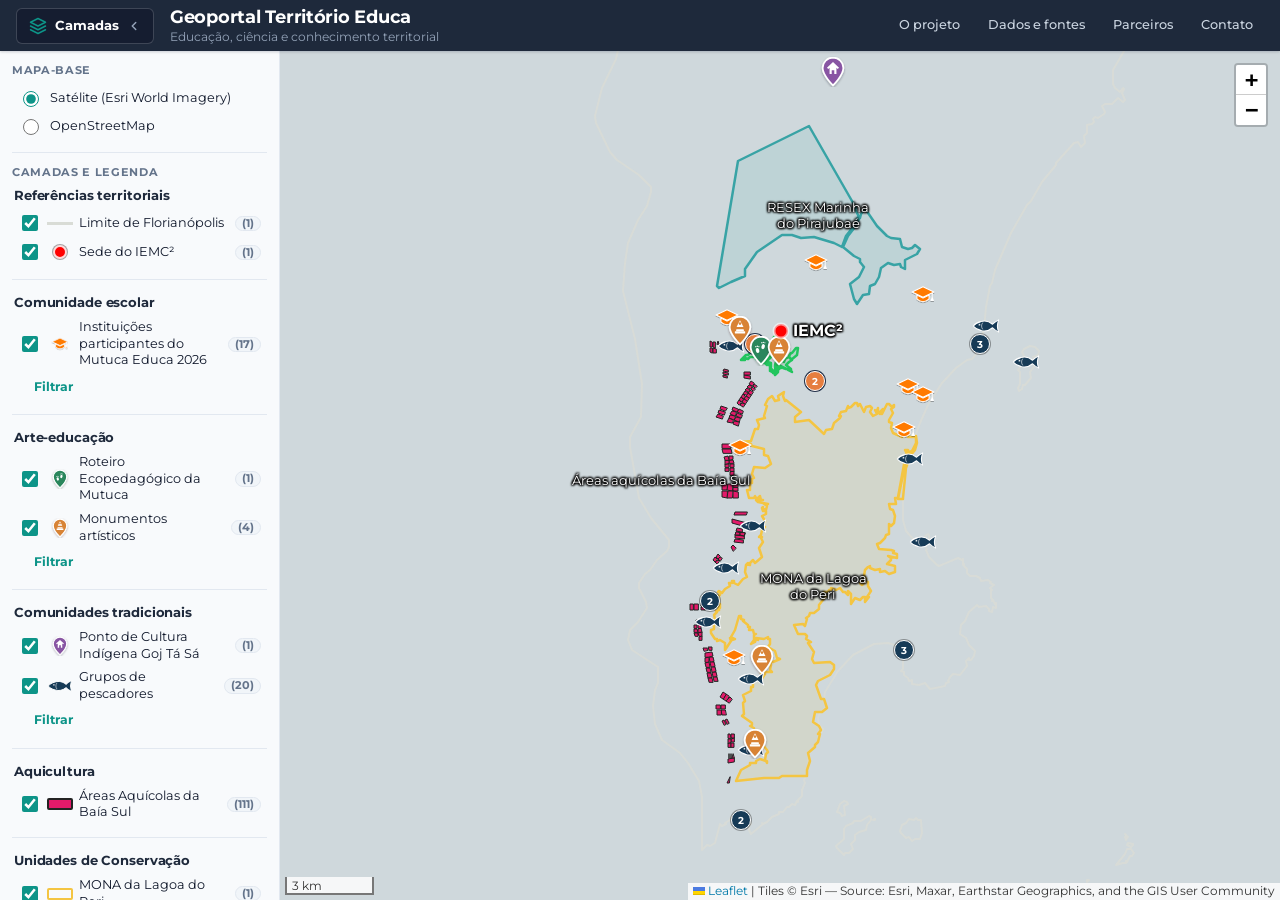
==== commit b6d89915: "Atualizacao do Geoportal: adicao de 3 camadas canonicas, imagens e ajustes na interface" ====
--- a/index.html
+++ b/index.html
@@ -37,19 +37,19 @@
                 </a>
                 <p>Educação, ciência e conhecimento territorial</p>
             </div>
+            <nav class="topo__nav" aria-label="Navegação institucional">
+                <ul id="menu-institucional" class="nav__lista">
+                    <li><button class="nav__item" type="button" data-secao="secao-projeto">O projeto</button></li>
+                    <li><button class="nav__item" type="button" data-secao="secao-fontes">Dados e fontes</button></li>
+                    <li><button class="nav__item" type="button" data-secao="secao-parceiros">Parceiros</button></li>
+                    <li><button class="nav__item" type="button" data-secao="secao-contato">Contato</button></li>
+                </ul>
+            </nav>
             <button id="btn-menu-mobile" class="nav__toggle" type="button" aria-expanded="false" aria-controls="menu-institucional" aria-label="Menu institucional">
                 <svg class="nav__icone-hamburguer" width="18" height="18" viewBox="0 0 24 24" fill="none" stroke="currentColor" stroke-width="2" stroke-linecap="round" stroke-linejoin="round" aria-hidden="true"><line x1="3" y1="12" x2="21" y2="12"></line><line x1="3" y1="6" x2="21" y2="6"></line><line x1="3" y1="18" x2="21" y2="18"></line></svg>
                 <span>Menu</span>
             </button>
         </div>
-        <nav class="topo__nav" aria-label="Navegação institucional">
-            <ul id="menu-institucional" class="nav__lista">
-                <li><button class="nav__item" type="button" data-secao="secao-projeto">O projeto</button></li>
-                <li><button class="nav__item" type="button" data-secao="secao-fontes">Dados e fontes</button></li>
-                <li><button class="nav__item" type="button" data-secao="secao-parceiros">Parceiros</button></li>
-                <li><button class="nav__item" type="button" data-secao="secao-contato">Contato</button></li>
-            </ul>
-        </nav>
     </header>
 
     <div class="corpo">
@@ -111,6 +111,7 @@
                         <li><strong>Áreas aquícolas:</strong> MPA – SINAU.</li>
                         <li><strong>Grupos de pescadores:</strong> Tainhas ao Vento.</li>
                         <li><strong>Instituições de ensino:</strong> registros do Mutuca Educa 2026, Tecnologia Social realizada pela Associação das Dunas de Florianópolis (ADUF).</li>
+                        <li><strong>Patrimônio e cultura:</strong> Ponto de Cultura Indígena Goj Tá Sá, Roteiro Ecopedagógico da Praia da Mutuca e Monumentos Artísticos (ADUF / Coletivo Espaço Tempo / Juan Mandala).</li>
                         <li><strong>Mapas-base:</strong> Esri World Imagery; © OpenStreetMap contributors.</li>
                         <li><strong>Sistema geodésico:</strong> Dados em SIRGAS 2000 (publicados em WGS 84 / EPSG:4326).</li>
                         <li><strong>Elaboração cartográfica:</strong> Cristiana Barbosa, ADUF, 2026.</li>
@@ -147,6 +148,16 @@
                             <div class="parceiro-card__info">
                                 <h3 class="parceiro-card__nome">IEMC² — Instituto de Ecologização de Mares, Campo e Cidades</h3>
                                 <p class="parceiro-card__papel">Parceiro institucional do Geoportal Território Educa.</p>
+                            </div>
+                        </div>
+
+                        <div class="parceiro-card">
+                            <div class="parceiro-card__logo-wrap">
+                                <img src="assets/logos/logo_coletivo_espaco_tempo.png" alt="Logotipo do Coletivo Espaço Tempo" class="parceiro-card__logo" loading="lazy">
+                            </div>
+                            <div class="parceiro-card__info">
+                                <h3 class="parceiro-card__nome">Coletivo Espaço Tempo</h3>
+                                <p class="parceiro-card__papel">Coletivo parceiro em arte-educação, que desenvolve monumentos artísticos e ações de educação socioambiental, valorizando a biodiversidade, a cultura e o pertencimento territorial.</p>
                             </div>
                         </div>
                     </div>
@@ -179,7 +190,7 @@
                     </div>
 
                     <div class="contato-secao">
-                        <h3 class="contato-secao__titulo">Canais institucionais</h3>
+                        <h3 class="contato-secao__titulo">Redes sociais e links institucionais</h3>
                         <ul class="contato-lista">
                             <li class="contato-item">
                                 <span class="contato-rotulo">ADUF:</span>
@@ -202,6 +213,13 @@
                                     Página de referência institucional na UFSC
                                 </a>
                             </li>
+                            <li class="contato-item">
+                                <span class="contato-rotulo">Coletivo Espaço Tempo:</span>
+                                <a class="contato-link" href="https://www.instagram.com/coletivoespacotempo/" target="_blank" rel="noopener noreferrer">
+                                    <svg class="contato-icone" width="16" height="16" viewBox="0 0 24 24" fill="none" stroke="currentColor" stroke-width="2" stroke-linecap="round" stroke-linejoin="round" aria-hidden="true"><rect x="2" y="2" width="20" height="20" rx="5" ry="5"></rect><path d="M16 11.37A4 4 0 1 1 12.63 8 4 4 0 0 1 16 11.37z"></path><line x1="17.5" y1="6.5" x2="17.51" y2="6.5"></line></svg>
+                                    Instagram @coletivoespacotempo
+                                </a>
+                            </li>
                         </ul>
                     </div>
                 </div>
--- a/css/style.css
+++ b/css/style.css
@@ -53,8 +53,8 @@
     --destaque: #1E293B;     /* Navy */
     --foco: #0284C7;         /* Cyan 600 */
 
-    --largura-painel: 340px;
-    --altura-topo: 64px;
+    --largura-painel: 280px;
+    --altura-topo: 48px;
 }
 
 * { box-sizing: border-box; }
@@ -96,21 +96,20 @@
 /* ---------- Topo / Header ---------- */
 .topo {
     display: flex;
-    flex-direction: column;
-    justify-content: center;
+    align-items: center;
     background: var(--navy);
     color: #fff;
     box-shadow: 0 1px 3px rgba(15, 23, 42, 0.12), 0 1px 2px rgba(15, 23, 42, 0.08);
     position: relative;
     z-index: 1300;
-    padding: 8px 18px 7px;
-    gap: 5px;
+    padding: 6px 16px;
+    min-height: 48px;
 }
 
 .topo__superior {
     display: flex;
     align-items: center;
-    gap: 14px;
+    gap: 16px;
     width: 100%;
 }
 
@@ -218,7 +217,8 @@
 .topo__nav {
     display: flex;
     align-items: center;
-    width: 100%;
+    margin-left: auto;
+    width: auto;
 }
 
 .nav__toggle {
@@ -1022,11 +1022,12 @@
 }
 .cluster--edu span { background: #e67e3f; color: #fff; box-shadow: 0 0 0 1px #24324a; }
 .cluster--pesca span { background: #173b57; color: #fff; }
+.cluster--monumentos span { background: #D88335; color: #fff; }
 
 /* ---------- Popups ---------- */
 .popup-te .leaflet-popup-content-wrapper {
-    border-radius: 10px;
-    box-shadow: 0 10px 25px -5px rgba(15, 23, 42, 0.15), 0 8px 10px -6px rgba(15, 23, 42, 0.1);
+    border-radius: 12px;
+    box-shadow: 0 14px 35px -6px rgba(15, 23, 42, 0.22), 0 8px 16px -6px rgba(15, 23, 42, 0.12);
     border: 1px solid var(--linha);
 }
 .popup-te .leaflet-popup-content {
@@ -1037,20 +1038,238 @@
     word-break: normal;
     overflow-wrap: break-word;
     hyphens: none;
-}
-.pp__titulo { margin: 0 0 6px; font-size: 0.98rem; font-weight: 700; color: var(--navy); line-height: 1.3; }
-.pp__sub { margin: 0 0 8px; font-size: 0.8rem; color: var(--tinta-suave); }
-.pp__lista { display: grid; grid-template-columns: minmax(95px, auto) 1fr; gap: 4px 12px; margin: 8px 0 0; }
-.pp__lista dt { font-weight: 500; color: var(--tinta-suave); font-size: 0.78rem; }
-.pp__lista dd { margin: 0; font-weight: 400; word-break: normal; overflow-wrap: break-word; }
+    max-height: calc(100vh - 140px);
+    overflow-y: auto;
+}
+
+/* Popups com mídia ampla (Layout horizontal: texto 40%, fotografia 60%, ocupando toda a altura da janela) */
+.popup-te--amplo .leaflet-popup-content-wrapper {
+    max-width: 820px !important;
+    border-radius: 12px;
+}
+.popup-te--amplo .leaflet-popup-content {
+    margin: 14px 16px;
+    width: min(92vw, 780px) !important;
+    max-width: min(92vw, 780px) !important;
+    height: clamp(340px, 58vh, 500px);
+    max-height: calc(100vh - 100px) !important;
+    overflow: hidden;
+}
+
+.pp--com-midia {
+    display: grid;
+    grid-template-columns: minmax(0, 4fr) minmax(0, 6fr);
+    gap: 16px;
+    height: 100%;
+    align-items: stretch;
+}
+
+.pp__col-texto {
+    min-width: 0;
+    display: flex;
+    flex-direction: column;
+    height: 100%;
+    max-height: 100%;
+    overflow-y: auto;
+    padding-right: 6px;
+    scrollbar-width: thin;
+    scrollbar-color: #cbd5e1 transparent;
+}
+
+.pp__col-texto::-webkit-scrollbar {
+    width: 4px;
+}
+.pp__col-texto::-webkit-scrollbar-track {
+    background: transparent;
+}
+.pp__col-texto::-webkit-scrollbar-thumb {
+    background: #cbd5e1;
+    border-radius: 4px;
+}
+.pp__col-texto::-webkit-scrollbar-thumb:hover {
+    background: #94a3b8;
+}
+
+.pp__col-midia {
+    min-width: 0;
+    height: 100%;
+    display: flex;
+    flex-direction: column;
+}
+
+/* ---------- Mídia e Carrossel em Popups ---------- */
+.pp-midia,
+.pp-carrossel {
+    margin: 0;
+    padding: 0;
+    border-radius: 8px;
+    overflow: hidden;
+    border: 1px solid var(--linha);
+    background: var(--navy-dark);
+    box-shadow: 0 2px 8px rgba(15, 23, 42, 0.08);
+    height: 100%;
+    display: flex;
+    flex-direction: column;
+}
+
+.pp-carrossel__slides {
+    position: relative;
+    width: 100%;
+    flex: 1;
+    min-height: 0;
+    display: flex;
+    flex-direction: column;
+}
+
+.pp-carrossel__slide {
+    display: none;
+    height: 100%;
+    flex-direction: column;
+}
+
+.pp-carrossel__slide--ativo {
+    display: flex;
+    height: 100%;
+    animation: ppFade 0.22s ease-in-out;
+}
+
+@keyframes ppFade {
+    from { opacity: 0.5; }
+    to { opacity: 1; }
+}
+
+.pp-midia__moldura {
+    position: relative;
+    width: 100%;
+    flex: 1;
+    min-height: 0;
+    background-color: var(--navy-dark);
+    overflow: hidden;
+    display: flex;
+    align-items: center;
+    justify-content: center;
+}
+
+.pp-midia__img {
+    width: 100%;
+    height: 100%;
+    max-height: 100%;
+    object-fit: contain;
+    display: block;
+}
+
+.pp-midia__legenda {
+    padding: 5px 8px;
+    font-size: 0.70rem;
+    color: var(--tinta-suave);
+    background: #f8fafc;
+    border-top: 1px solid var(--linha);
+    line-height: 1.3;
+    text-align: center;
+    word-break: normal;
+    overflow-wrap: break-word;
+    flex-shrink: 0;
+}
+
+.pp-carrossel__barra {
+    display: flex;
+    align-items: center;
+    justify-content: space-between;
+    padding: 5px 10px;
+    background: #f8fafc;
+    border-top: 1px solid var(--linha);
+    flex-shrink: 0;
+}
+
+.pp-carrossel__btn {
+    display: inline-flex;
+    align-items: center;
+    justify-content: center;
+    width: 26px;
+    height: 26px;
+    padding: 0;
+    border: 1px solid var(--linha);
+    border-radius: 50%;
+    background: #ffffff;
+    color: var(--navy);
+    font-size: 1.1rem;
+    font-weight: 700;
+    line-height: 1;
+    cursor: pointer;
+    transition: background-color 0.15s, border-color 0.15s, transform 0.1s;
+}
+
+.pp-carrossel__btn:hover {
+    background: var(--cyan-light);
+    border-color: var(--teal);
+    color: var(--teal-dark);
+}
+
+.pp-carrossel__btn:active {
+    transform: scale(0.92);
+}
+
+.pp-carrossel__btn:focus-visible {
+    outline: 2px solid var(--teal);
+    outline-offset: 2px;
+}
+
+.pp-carrossel__contador {
+    font-size: 0.76rem;
+    font-weight: 600;
+    color: var(--tinta-suave);
+    letter-spacing: 0.02em;
+}
+
+.pp__titulo { margin: 0 0 4px; font-size: 0.98rem; font-weight: 700; color: var(--navy); line-height: 1.3; }
+.pp__sub { margin: 0 0 10px; font-size: 0.8rem; font-weight: 500; color: var(--teal-dark); }
+.pp__lista { display: block; margin: 8px 0 0; }
+.pp__lista dt {
+    display: inline;
+    font-weight: 600;
+    color: var(--navy);
+    font-size: 0.80rem;
+    line-height: 1.5;
+}
+.pp__lista dt::after {
+    content: ": ";
+    font-weight: 600;
+}
+.pp__lista dd {
+    display: inline;
+    margin: 0;
+    font-weight: 400;
+    color: var(--tinta);
+    font-size: 0.81rem;
+    line-height: 1.5;
+    word-break: normal;
+    overflow-wrap: break-word;
+}
+.pp__lista dd::after {
+    content: "";
+    display: block;
+    margin-bottom: 7px;
+}
+.pp__lista dd:last-child::after {
+    margin-bottom: 0;
+}
 .pp__ni { color: #7a8794; font-style: italic; }
 .pp__nota { margin: 10px 0 0; padding-top: 8px; border-top: 1px solid var(--linha); font-size: 0.74rem; color: var(--tinta-suave); line-height: 1.35; }
+.pp__coincidente {
+    margin: 8px 0 0;
+    padding: 6px 8px;
+    background: #f8fafc;
+    border-left: 3px solid var(--teal);
+    border-radius: 4px;
+    font-size: 0.76rem;
+    color: var(--tinta);
+}
 .pp a { color: var(--teal); text-decoration: none; font-weight: 600; }
 .pp a:hover { color: var(--teal-dark); text-decoration: underline; }
 
 /* ---------- Responsivo ---------- */
 @media (max-width: 800px) {
-    :root { --largura-painel: min(88vw, 360px); }
+    :root { --largura-painel: min(88vw, 280px); }
     .topo { padding: 6px 12px; gap: 0; }
     .topo__superior { gap: 10px; }
     .topo h1 { font-size: 0.95rem; }
@@ -1120,16 +1339,27 @@
         align-items: flex-start;
         gap: 10px;
     }
-    .parceiro-card__logo-wrap {
-        width: 60px;
-        height: 60px;
-    }
     .contato-item {
         flex-direction: column;
         align-items: flex-start;
         gap: 2px;
     }
-    .popup-te .leaflet-popup-content { max-width: 70vw; }
+    .popup-te .leaflet-popup-content { max-width: 84vw; }
+    .popup-te--amplo .leaflet-popup-content-wrapper { max-width: 92vw !important; }
+    .popup-te--amplo .leaflet-popup-content {
+        max-width: 88vw !important;
+        width: auto !important;
+        height: auto !important;
+        max-height: min(420px, calc(100vh - 100px)) !important;
+        overflow-y: auto;
+        margin: 10px 12px;
+    }
+    .pp--com-midia { display: flex; flex-direction: column-reverse; gap: 10px; height: auto; }
+    .pp__col-texto { height: auto; max-height: 200px; }
+    .pp-midia,
+    .pp-carrossel { height: 240px; }
+    .pp-midia__moldura { height: auto; flex: 1; min-height: 150px; }
+    .pp-midia__img { height: 100%; max-height: 100%; }
     .gaveta {
         position: absolute;
         top: 0;
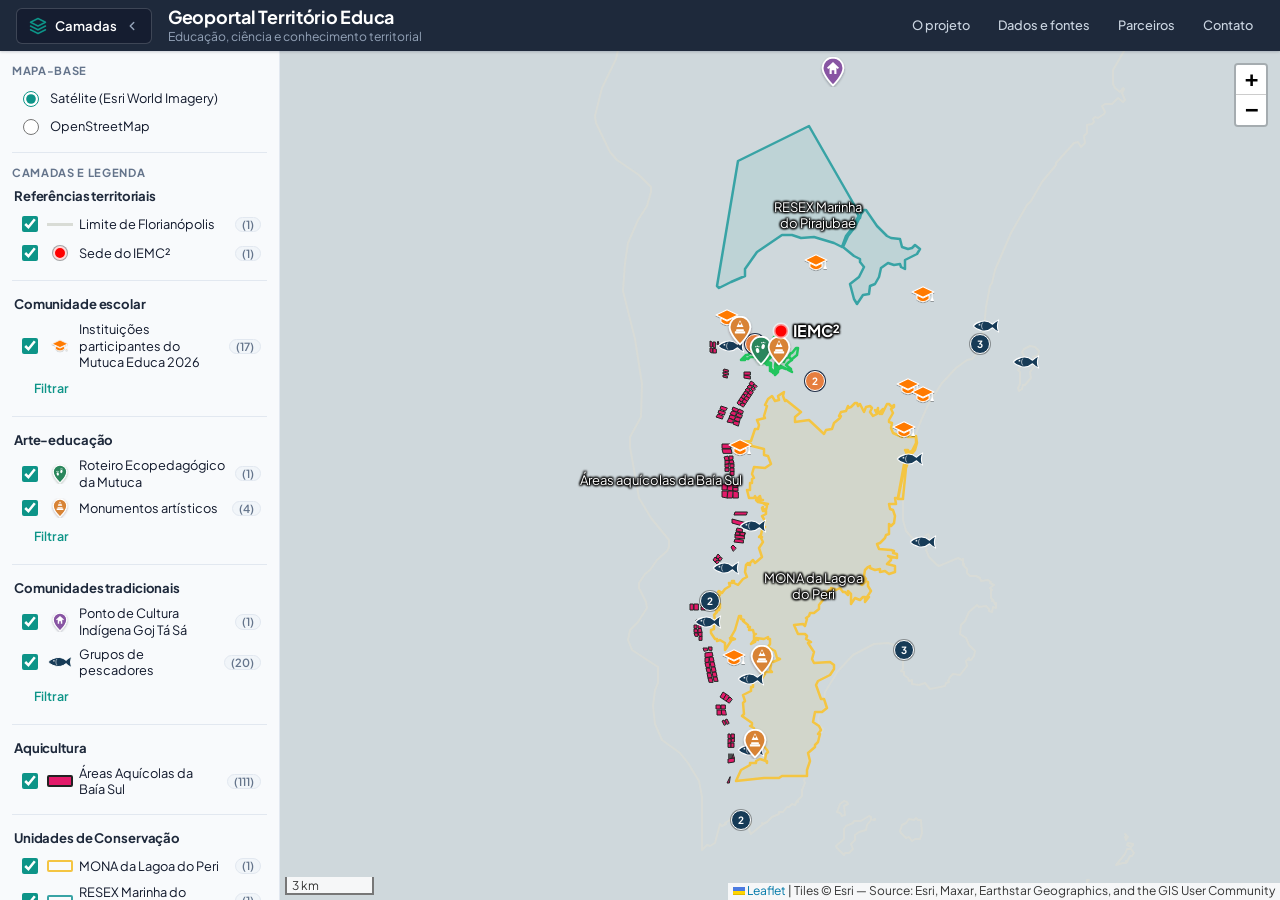
==== commit fe48f5d4: "Melhorias no geoportal: carrossel com navegacao lateral, legendas individuais e tipografia Plus Jaka" ====
--- a/index.html
+++ b/index.html
@@ -6,13 +6,21 @@
     <meta name="viewport" content="width=device-width, initial-scale=1.0">
     <title>Geoportal Território Educa</title>
     <meta name="description" content="Educação, pesca artesanal, aquicultura e patrimônio socioambiental em Florianópolis.">
+    <meta http-equiv="Cache-Control" content="no-cache, no-store, must-revalidate">
+    <meta http-equiv="Pragma" content="no-cache">
+    <meta http-equiv="Expires" content="0">
+
+    <!-- Tipografia moderna e robusta: Plus Jakarta Sans -->
+    <link rel="preconnect" href="https://fonts.googleapis.com">
+    <link rel="preconnect" href="https://fonts.gstatic.com" crossorigin>
+    <link rel="stylesheet" href="https://fonts.googleapis.com/css2?family=Plus+Jakarta+Sans:ital,wght@0,400;0,500;0,600;0,700;0,800;1,400;1,600&display=swap">
 
     <!-- Bibliotecas de terceiros (locais, versões fixas) -->
     <link rel="stylesheet" href="vendor/leaflet-1.9.4/leaflet.css">
     <link rel="stylesheet" href="vendor/leaflet.markercluster-1.5.3/MarkerCluster.css">
 
     <!-- CSS do geoportal -->
-    <link rel="stylesheet" href="css/style.css?v=20261015-sidebar1">
+    <link rel="stylesheet" href="css/style.css?v=20261026-v15">
 </head>
 
 <body>
@@ -237,7 +245,7 @@
     <script src="vendor/leaflet.markercluster-1.5.3/leaflet.markercluster.js"></script>
 
     <!-- Código do geoportal (módulos ES) -->
-    <script type="module" src="js/main.js"></script>
+    <script type="module" src="js/main.js?v=20261026-v15"></script>
 </body>
 
 </html>
--- a/css/style.css
+++ b/css/style.css
@@ -4,34 +4,50 @@
    Simbologia cartográfica preservada nas camadas do mapa.
    ============================================================ */
 
-/* Fallback local Montserrat (SIL OFL 1.1) — arquivos locais em assets/fonts/ */
+/* Tipografia moderna e robusta: Plus Jakarta Sans (arquivos locais em assets/fonts/) */
 @font-face {
-    font-family: "Montserrat";
+    font-family: "Plus Jakarta Sans";
     font-style: normal;
     font-weight: 400;
     font-display: swap;
-    src: url("../assets/fonts/montserrat-latin-400-normal.woff2") format("woff2");
+    src: url("../assets/fonts/plus-jakarta-sans-400.woff2") format("woff2");
 }
 
 @font-face {
-    font-family: "Montserrat";
+    font-family: "Plus Jakarta Sans";
     font-style: normal;
     font-weight: 500;
     font-display: swap;
-    src: url("../assets/fonts/montserrat-latin-500-normal.woff2") format("woff2");
+    src: url("../assets/fonts/plus-jakarta-sans-500.woff2") format("woff2");
 }
 
 @font-face {
-    font-family: "Montserrat";
+    font-family: "Plus Jakarta Sans";
+    font-style: normal;
+    font-weight: 600;
+    font-display: swap;
+    src: url("../assets/fonts/plus-jakarta-sans-600.woff2") format("woff2");
+}
+
+@font-face {
+    font-family: "Plus Jakarta Sans";
     font-style: normal;
     font-weight: 700;
     font-display: swap;
-    src: url("../assets/fonts/montserrat-latin-700-normal.woff2") format("woff2");
+    src: url("../assets/fonts/plus-jakarta-sans-700.woff2") format("woff2");
+}
+
+@font-face {
+    font-family: "Plus Jakarta Sans";
+    font-style: normal;
+    font-weight: 800;
+    font-display: swap;
+    src: url("../assets/fonts/plus-jakarta-sans-800.woff2") format("woff2");
 }
 
 :root {
-    /* Tipografia: Inter com fallback local e de sistema */
-    --fonte: "Inter", -apple-system, BlinkMacSystemFont, "Segoe UI", Roboto, "Montserrat", sans-serif;
+    /* Tipografia moderna, elegante e robusta para geoportais contemporâneos */
+    --fonte: "Plus Jakarta Sans", -apple-system, BlinkMacSystemFont, "Segoe UI", Roboto, "Montserrat", sans-serif;
 
     /* Paleta Costeira */
     --navy: #1E293B;        /* Slate 800 - Header & Destaques de Contraste */
@@ -1042,38 +1058,49 @@
     overflow-y: auto;
 }
 
-/* Popups com mídia ampla (Layout horizontal: texto 40%, fotografia 60%, ocupando toda a altura da janela) */
+/* Popups com mídia ampla (Layout horizontal: texto à esquerda fixo, fotografia à direita) */
 .popup-te--amplo .leaflet-popup-content-wrapper {
     max-width: 820px !important;
     border-radius: 12px;
 }
 .popup-te--amplo .leaflet-popup-content {
-    margin: 14px 16px;
-    width: min(92vw, 780px) !important;
-    max-width: min(92vw, 780px) !important;
-    height: clamp(340px, 58vh, 500px);
-    max-height: calc(100vh - 100px) !important;
-    overflow: hidden;
+    margin: 10px 14px 10px 14px !important;
+    width: min(90vw, 760px) !important;
+    max-width: min(90vw, 760px) !important;
+    height: min(420px, calc(100vh - 160px)) !important;
+    min-height: 240px;
+    max-height: calc(100vh - 130px) !important;
+    overflow: hidden !important;
+    box-sizing: border-box !important;
 }
 
 .pp--com-midia {
     display: grid;
-    grid-template-columns: minmax(0, 4fr) minmax(0, 6fr);
+    grid-template-columns: 290px minmax(0, 1fr);
     gap: 16px;
     height: 100%;
+    max-height: 100%;
+    min-height: 0;
     align-items: stretch;
+    box-sizing: border-box;
+    overflow: hidden;
 }
 
 .pp__col-texto {
-    min-width: 0;
+    width: 290px;
+    min-width: 290px;
+    max-width: 290px;
+    box-sizing: border-box;
     display: flex;
     flex-direction: column;
     height: 100%;
     max-height: 100%;
+    min-height: 0;
     overflow-y: auto;
-    padding-right: 6px;
+    padding-right: 8px;
     scrollbar-width: thin;
     scrollbar-color: #cbd5e1 transparent;
+    flex-shrink: 0;
 }
 
 .pp__col-texto::-webkit-scrollbar {
@@ -1093,44 +1120,61 @@
 .pp__col-midia {
     min-width: 0;
     height: 100%;
+    max-height: 100%;
+    min-height: 0;
     display: flex;
     flex-direction: column;
+    box-sizing: border-box;
+    overflow: hidden;
+    position: relative;
 }
 
 /* ---------- Mídia e Carrossel em Popups ---------- */
 .pp-midia,
 .pp-carrossel {
+    position: relative;
     margin: 0;
     padding: 0;
     border-radius: 8px;
     overflow: hidden;
     border: 1px solid var(--linha);
-    background: var(--navy-dark);
+    background: #0f172a;
     box-shadow: 0 2px 8px rgba(15, 23, 42, 0.08);
     height: 100%;
+    max-height: 100%;
+    min-height: 0;
     display: flex;
     flex-direction: column;
+    box-sizing: border-box;
 }
 
 .pp-carrossel__slides {
     position: relative;
     width: 100%;
-    flex: 1;
+    flex: 1 1 0px;
     min-height: 0;
     display: flex;
     flex-direction: column;
+    overflow: hidden;
+    box-sizing: border-box;
 }
 
 .pp-carrossel__slide {
     display: none;
-    height: 100%;
+    width: 100%;
+    flex: 1 1 0px;
+    min-height: 0;
     flex-direction: column;
+    overflow: hidden;
+    box-sizing: border-box;
 }
 
 .pp-carrossel__slide--ativo {
     display: flex;
-    height: 100%;
-    animation: ppFade 0.22s ease-in-out;
+    width: 100%;
+    flex: 1 1 0px;
+    min-height: 0;
+    animation: ppFade 0.2s ease-in-out;
 }
 
 @keyframes ppFade {
@@ -1141,84 +1185,166 @@
 .pp-midia__moldura {
     position: relative;
     width: 100%;
-    flex: 1;
+    flex: 1 1 0px;
     min-height: 0;
-    background-color: var(--navy-dark);
+    background-color: #0f172a;
     overflow: hidden;
     display: flex;
     align-items: center;
     justify-content: center;
+    box-sizing: border-box;
 }
 
 .pp-midia__img {
-    width: 100%;
-    height: 100%;
+    max-width: 100%;
     max-height: 100%;
+    width: auto;
+    height: auto;
     object-fit: contain;
     display: block;
-}
-
-.pp-midia__legenda {
-    padding: 5px 8px;
-    font-size: 0.70rem;
-    color: var(--tinta-suave);
+    margin: auto;
+}
+
+/* Container de legenda e metadados na base da mídia */
+.pp-midia__info {
+    flex: 0 0 auto;
     background: #f8fafc;
     border-top: 1px solid var(--linha);
-    line-height: 1.3;
-    text-align: center;
+    padding: 5px 10px;
+    display: flex;
+    flex-direction: column;
+    gap: 2px;
+    box-sizing: border-box;
+    text-align: left;
+}
+
+/* Legenda curta opcional: máx. 2 linhas, visível apenas quando houver texto */
+.pp-midia__legenda {
+    margin: 0;
+    padding: 0;
+    font-size: 0.72rem;
+    line-height: 1.35;
+    color: var(--navy);
+    font-weight: 500;
+    display: -webkit-box;
+    -webkit-line-clamp: 2;
+    -webkit-box-orient: vertical;
+    overflow: hidden;
+    text-overflow: ellipsis;
     word-break: normal;
     overflow-wrap: break-word;
-    flex-shrink: 0;
-}
-
-.pp-carrossel__barra {
-    display: flex;
-    align-items: center;
-    justify-content: space-between;
-    padding: 5px 10px;
-    background: #f8fafc;
-    border-top: 1px solid var(--linha);
-    flex-shrink: 0;
-}
-
-.pp-carrossel__btn {
-    display: inline-flex;
+}
+
+/* Linha de crédito e data: sempre abaixo da legenda */
+.pp-midia__meta {
+    margin: 0;
+    padding: 0;
+    font-size: 0.67rem;
+    line-height: 1.25;
+    color: #64748b;
+    white-space: nowrap;
+    overflow: hidden;
+    text-overflow: ellipsis;
+}
+
+/* Setas laterais de navegação: fixas nas laterais da foto ("seta para o lado") */
+.pp-carrossel__seta {
+    position: absolute;
+    top: 45%;
+    transform: translateY(-50%);
+    z-index: 25;
+    width: 36px;
+    height: 36px;
+    border-radius: 50%;
+    background: rgba(15, 23, 42, 0.85);
+    color: #ffffff;
+    border: 1.5px solid rgba(255, 255, 255, 0.7);
+    display: flex;
     align-items: center;
     justify-content: center;
-    width: 26px;
-    height: 26px;
+    cursor: pointer;
+    box-shadow: 0 3px 12px rgba(0, 0, 0, 0.45);
+    transition: background 0.15s ease, transform 0.15s ease, color 0.15s ease, border-color 0.15s ease;
+    user-select: none;
     padding: 0;
-    border: 1px solid var(--linha);
-    border-radius: 50%;
-    background: #ffffff;
-    color: var(--navy);
-    font-size: 1.1rem;
+}
+
+.pp-carrossel__seta:hover {
+    background: #0f172a;
+    color: #38bdf8;
+    border-color: #38bdf8;
+    transform: translateY(-50%) scale(1.12);
+}
+
+.pp-carrossel__seta:active {
+    transform: translateY(-50%) scale(0.92);
+}
+
+.pp-carrossel__seta:focus-visible {
+    outline: 2px solid #38bdf8;
+    outline-offset: 2px;
+}
+
+.pp-carrossel__seta--esq {
+    left: 8px;
+}
+
+.pp-carrossel__seta--dir {
+    right: 8px;
+}
+
+/* Indicador de contador flutuante discreto no topo */
+.pp-carrossel__indicador {
+    position: absolute;
+    top: 8px;
+    left: 8px;
+    z-index: 25;
+    background: rgba(15, 23, 42, 0.85);
+    color: #ffffff;
+    font-size: 0.72rem;
     font-weight: 700;
-    line-height: 1;
-    cursor: pointer;
-    transition: background-color 0.15s, border-color 0.15s, transform 0.1s;
-}
-
-.pp-carrossel__btn:hover {
-    background: var(--cyan-light);
-    border-color: var(--teal);
-    color: var(--teal-dark);
-}
-
-.pp-carrossel__btn:active {
-    transform: scale(0.92);
-}
-
-.pp-carrossel__btn:focus-visible {
-    outline: 2px solid var(--teal);
-    outline-offset: 2px;
-}
-
-.pp-carrossel__contador {
-    font-size: 0.76rem;
-    font-weight: 600;
-    color: var(--tinta-suave);
-    letter-spacing: 0.02em;
+    letter-spacing: 0.04em;
+    padding: 2px 9px;
+    border-radius: 9999px;
+    border: 1px solid rgba(255, 255, 255, 0.45);
+    box-shadow: 0 2px 6px rgba(0, 0, 0, 0.35);
+    pointer-events: none;
+    user-select: none;
+}
+
+/* Adaptação inteligente para telas baixas (laptops 1366x768 / viewports de baixa altura) */
+@media (max-height: 768px) {
+    .popup-te--amplo .leaflet-popup-content {
+        height: min(360px, calc(100vh - 140px)) !important;
+        max-height: calc(100vh - 110px) !important;
+        min-height: 210px;
+        margin: 6px 12px !important;
+    }
+    .pp-carrossel__seta {
+        width: 30px;
+        height: 30px;
+        top: 44%;
+    }
+    .pp-carrossel__seta svg {
+        width: 16px;
+        height: 16px;
+    }
+    .pp-carrossel__indicador {
+        font-size: 0.67rem;
+        padding: 2px 7px;
+        top: 6px;
+        left: 6px;
+    }
+    .pp-midia__info {
+        padding: 3px 8px;
+    }
+    .pp-midia__legenda {
+        font-size: 0.68rem;
+        line-height: 1.25;
+    }
+    .pp-midia__meta {
+        font-size: 0.63rem;
+    }
 }
 
 .pp__titulo { margin: 0 0 4px; font-size: 0.98rem; font-weight: 700; color: var(--navy); line-height: 1.3; }
@@ -1355,10 +1481,10 @@
         margin: 10px 12px;
     }
     .pp--com-midia { display: flex; flex-direction: column-reverse; gap: 10px; height: auto; }
-    .pp__col-texto { height: auto; max-height: 200px; }
+    .pp__col-texto { width: 100%; min-width: 0; max-width: 100%; height: auto; max-height: 200px; padding-right: 0; }
     .pp-midia,
-    .pp-carrossel { height: 240px; }
-    .pp-midia__moldura { height: auto; flex: 1; min-height: 150px; }
+    .pp-carrossel { height: 270px; }
+    .pp-midia__moldura { height: auto; flex: 1; min-height: 140px; }
     .pp-midia__img { height: 100%; max-height: 100%; }
     .gaveta {
         position: absolute;
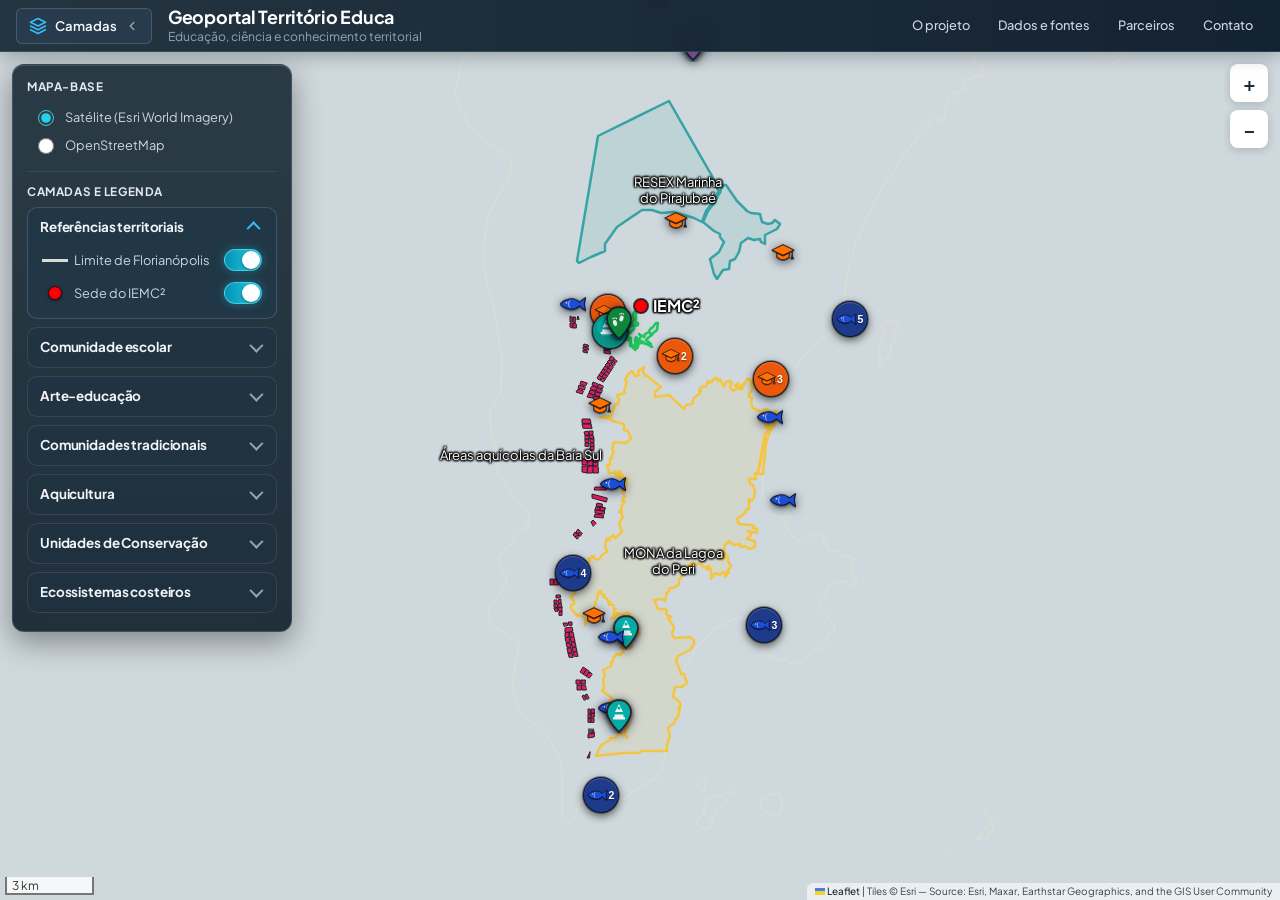
==== commit 805fbfc1: "Atualiza layout escuro do painel, símbolos cartográficos, carrossel e fotos do IEMC² - Aplica paleta" ====
--- a/index.html
+++ b/index.html
@@ -20,7 +20,7 @@
     <link rel="stylesheet" href="vendor/leaflet.markercluster-1.5.3/MarkerCluster.css">
 
     <!-- CSS do geoportal -->
-    <link rel="stylesheet" href="css/style.css?v=20261026-v15">
+    <link rel="stylesheet" href="css/style.css?v=20261027-v40">
 </head>
 
 <body>
@@ -74,6 +74,23 @@
         <!-- Fundo semitransparente (backdrop de referência) -->
         <div id="modal-backdrop" class="modal-backdrop" hidden></div>
 
+        <!-- Gaveta lateral direita de feição (substitui os popups do Leaflet) -->
+        <aside id="gaveta-feicao" class="gaveta-feicao" role="dialog" aria-modal="false"
+            aria-labelledby="gaveta-feicao-titulo" aria-hidden="true">
+            <header class="gaveta-feicao__topo">
+                <h2 id="gaveta-feicao-titulo" class="gaveta-feicao__titulo">Informações</h2>
+                <button id="gaveta-feicao-fechar" class="gaveta-feicao__fechar" type="button"
+                    aria-label="Fechar painel de informações" title="Fechar (Esc)">
+                    <svg width="18" height="18" viewBox="0 0 24 24" fill="none" stroke="currentColor" stroke-width="2.4"
+                        stroke-linecap="round" stroke-linejoin="round" aria-hidden="true">
+                        <line x1="18" y1="6" x2="6" y2="18"></line>
+                        <line x1="6" y1="6" x2="18" y2="18"></line>
+                    </svg>
+                </button>
+            </header>
+            <div id="gaveta-feicao-corpo" class="gaveta-feicao__corpo"></div>
+        </aside>
+
         <!-- Gaveta institucional lateral direita (experimental — substitui a apresentação central) -->
         <!-- Referência recuperável: para restaurar a apresentação em modal central, consulte a folha css/style.css -->
         <aside id="modal-sobre" class="gaveta modal" aria-labelledby="modal-sobre-titulo" aria-label="Informações institucionais" hidden>
@@ -245,7 +262,7 @@
     <script src="vendor/leaflet.markercluster-1.5.3/leaflet.markercluster.js"></script>
 
     <!-- Código do geoportal (módulos ES) -->
-    <script type="module" src="js/main.js?v=20261026-v15"></script>
+    <script type="module" src="js/main.js?v=20261027-v40"></script>
 </body>
 
 </html>
--- a/css/style.css
+++ b/css/style.css
@@ -1508,3 +1508,1599 @@
 @media (prefers-reduced-motion: reduce) {
     .painel, .btn-painel, .btn-painel__seta, .camada, .opcao, .nav__item, .modal__fechar, .gaveta, .gaveta__fechar, .leaflet-top.leaflet-right { transition: none !important; }
 }
+
+
+/* ============================================================
+   Gaveta lateral de feição (slide-over à direita) — substitui os popups.
+   Equivalente em CSS puro (o projeto não usa build/Tailwind) a:
+   absolute top-0 right-0 h-full w-full md:w-1/3 max-w-md bg-white shadow-2xl
+   transform transition-transform duration-300 translate-x-full → translate-x-0
+   ============================================================ */
+.gaveta-feicao {
+    position: absolute;
+    top: 0;
+    right: 0;
+    bottom: 0;
+    width: 100%;
+    max-width: 100%;
+    background: #ffffff;
+    box-shadow: -8px 0 32px rgba(15, 23, 42, 0.22);
+    border-left: 1px solid var(--linha);
+    z-index: 1250;
+    display: flex;
+    flex-direction: column;
+    font-family: var(--fonte);
+    color: var(--tinta);
+    transform: translateX(100%);
+    visibility: hidden;
+    pointer-events: none;
+    transition: transform 0.3s ease-in-out, visibility 0s linear 0.3s;
+}
+
+.gaveta-feicao--aberta {
+    transform: translateX(0);
+    visibility: visible;
+    pointer-events: auto;
+    transition: transform 0.3s ease-in-out, visibility 0s linear 0s;
+}
+
+@media (min-width: 801px) {
+    .gaveta-feicao {
+        width: clamp(360px, 33.333vw, 448px);
+    }
+    /* Controles do Leaflet acompanham a gaveta, sem ficarem escondidos atrás dela */
+    body.gaveta-feicao-aberta .leaflet-right {
+        right: clamp(360px, 33.333vw, 448px);
+    }
+}
+
+.gaveta-feicao__topo {
+    flex: 0 0 auto;
+    display: flex;
+    align-items: flex-start;
+    justify-content: space-between;
+    gap: 12px;
+    padding: 14px 14px 12px 20px;
+    background: #F8FAFC;
+    border-bottom: 1px solid var(--linha);
+}
+
+.gaveta-feicao__titulo {
+    margin: 0;
+    font-size: 1.05rem;
+    font-weight: 700;
+    line-height: 1.3;
+    letter-spacing: -0.01em;
+    color: var(--navy);
+    padding-top: 4px;
+    overflow-wrap: break-word;
+    min-width: 0;
+}
+
+.gaveta-feicao__fechar {
+    flex: 0 0 auto;
+    width: 40px;
+    height: 40px;
+    display: inline-flex;
+    align-items: center;
+    justify-content: center;
+    background: #ffffff;
+    color: var(--navy);
+    border: 1px solid var(--linha-forte);
+    border-radius: 50%;
+    cursor: pointer;
+    transition: background 0.15s ease, color 0.15s ease, border-color 0.15s ease;
+}
+
+.gaveta-feicao__fechar:hover {
+    background: var(--navy);
+    color: #ffffff;
+    border-color: var(--navy);
+}
+
+.gaveta-feicao__corpo {
+    flex: 1 1 auto;
+    min-height: 0;
+    overflow-y: auto;
+    padding: 16px 20px 28px;
+    font-size: 0.88rem;
+    line-height: 1.55;
+    scrollbar-width: thin;
+    scrollbar-color: #CBD5E1 transparent;
+}
+
+/* Conteúdo reaproveitado dos popups: coluna única, foto no topo e texto abaixo */
+.gaveta-feicao .pp--com-midia {
+    display: flex;
+    flex-direction: column;
+    gap: 16px;
+    height: auto;
+    max-height: none;
+    overflow: visible;
+}
+
+.gaveta-feicao .pp__col-midia {
+    order: -1;
+    flex: 0 0 auto;
+    height: clamp(240px, 42vh, 360px);
+    max-height: none;
+}
+
+.gaveta-feicao .pp__col-texto {
+    width: 100%;
+    min-width: 0;
+    max-width: 100%;
+    height: auto;
+    max-height: none;
+    overflow: visible;
+    padding-right: 0;
+}
+
+.gaveta-feicao .pp__sub {
+    margin-top: 0;
+}
+
+@media (prefers-reduced-motion: reduce) {
+    .gaveta-feicao, .gaveta-feicao--aberta { transition: none; }
+}
+
+
+/* ============================================================
+   ETAPA 2 — Painel de camadas moderno (CSS puro)
+   Cartão flutuante em vidro, toggle switches, acordeão e opacidade.
+   ============================================================ */
+
+/* ---------- 1. Painel flutuante (desktop) ---------- */
+@media (min-width: 801px) {
+    .painel {
+        position: absolute;
+        top: 12px;
+        left: 12px;
+        bottom: auto;
+        max-height: calc(100% - 24px);
+        flex: none;
+        width: var(--largura-painel);
+        background: rgba(255, 255, 255, 0.9);
+        -webkit-backdrop-filter: blur(12px) saturate(1.2);
+        backdrop-filter: blur(12px) saturate(1.2);
+        border: 1px solid rgba(226, 232, 240, 0.9);
+        border-radius: 12px;
+        box-shadow: 0 4px 15px rgba(0, 0, 0, 0.1);
+        margin-left: 0;
+        transition: transform 0.28s cubic-bezier(0.16, 1, 0.3, 1), opacity 0.2s ease, visibility 0s linear 0s;
+    }
+
+    /* Recolhido: desliza para fora da tela, incluindo a margem flutuante */
+    .painel-oculto .painel {
+        margin-left: 0;
+        transform: translateX(calc(-100% - 24px));
+        opacity: 0;
+        visibility: hidden;
+        pointer-events: none;
+        transition: transform 0.28s cubic-bezier(0.16, 1, 0.3, 1), opacity 0.2s ease, visibility 0s linear 0.28s;
+    }
+
+    .painel__conteudo {
+        padding: 14px 14px 18px;
+    }
+}
+
+/* Sem backdrop-filter, o fundo fica um pouco mais opaco para manter a leitura */
+@supports not ((backdrop-filter: blur(1px)) or (-webkit-backdrop-filter: blur(1px))) {
+    @media (min-width: 801px) {
+        .painel { background: rgba(255, 255, 255, 0.97); }
+    }
+}
+
+/* ---------- 2. Toggle switches no lugar dos checkboxes ---------- */
+/* Mantém o input na árvore de acessibilidade (foco e teclado), mas invisível */
+.camada input[type="checkbox"] {
+    position: absolute;
+    width: 1px;
+    height: 1px;
+    margin: -1px;
+    padding: 0;
+    opacity: 0;
+    overflow: hidden;
+    clip: rect(0 0 0 0);
+    pointer-events: none;
+}
+
+.camada {
+    position: relative;
+}
+
+.camada__rotulo {
+    position: relative;
+    padding-right: 48px;
+    min-height: 26px;
+}
+
+/* Trilho */
+.camada__rotulo::after {
+    content: "";
+    position: absolute;
+    right: 0;
+    top: 50%;
+    width: 38px;
+    height: 22px;
+    margin-top: -11px;
+    border-radius: 9999px;
+    background: #CBD5E1;
+    box-shadow: inset 0 1px 2px rgba(15, 23, 42, 0.15);
+    transition: background-color 0.2s ease;
+}
+
+/* Bolinha branca */
+.camada__rotulo::before {
+    content: "";
+    position: absolute;
+    z-index: 1;
+    right: 18px;
+    top: 50%;
+    width: 18px;
+    height: 18px;
+    margin-top: -9px;
+    border-radius: 50%;
+    background: #ffffff;
+    box-shadow: 0 1px 3px rgba(15, 23, 42, 0.35);
+    transition: right 0.2s ease;
+}
+
+.camada input[type="checkbox"]:checked + .camada__rotulo::after {
+    background: var(--teal);
+}
+
+.camada input[type="checkbox"]:checked + .camada__rotulo::before {
+    right: 2px;
+}
+
+.camada input[type="checkbox"]:focus-visible + .camada__rotulo::after {
+    outline: 2px solid var(--cyan);
+    outline-offset: 2px;
+}
+
+/* ---------- 3. Acordeão das categorias ---------- */
+.grupo__cab {
+    margin: 0;
+    padding: 0;
+}
+
+.grupo__toggle {
+    all: unset;
+    box-sizing: border-box;
+    width: 100%;
+    display: flex;
+    align-items: center;
+    justify-content: space-between;
+    gap: 8px;
+    padding: 8px 6px;
+    border-radius: 8px;
+    cursor: pointer;
+    font-family: var(--fonte);
+    font-size: 0.84rem;
+    font-weight: 700;
+    letter-spacing: -0.01em;
+    color: var(--navy);
+    transition: background-color 0.15s ease;
+}
+
+.grupo__toggle:hover {
+    background-color: var(--fundo-hover);
+}
+
+.grupo__toggle:focus-visible {
+    outline: 2px solid var(--cyan);
+    outline-offset: -2px;
+}
+
+/* Chevron */
+.grupo__toggle::after {
+    content: "";
+    flex: 0 0 auto;
+    width: 8px;
+    height: 8px;
+    margin-right: 4px;
+    border-right: 2px solid var(--tinta-suave);
+    border-bottom: 2px solid var(--tinta-suave);
+    transform: rotate(45deg) translateY(-2px);
+    transition: transform 0.25s ease, border-color 0.15s ease;
+}
+
+.grupo--aberto > .grupo__cab .grupo__toggle::after {
+    transform: rotate(-135deg) translateY(-2px);
+    border-color: var(--teal);
+}
+
+/* Expansão suave sem precisar conhecer a altura do conteúdo */
+.grupo__corpo {
+    display: grid;
+    grid-template-rows: 0fr;
+    transition: grid-template-rows 0.28s ease;
+}
+
+.grupo--aberto > .grupo__corpo {
+    grid-template-rows: 1fr;
+}
+
+.grupo__interno {
+    min-height: 0;
+    overflow: hidden;
+    visibility: hidden;
+    padding-top: 2px;
+    transition: visibility 0s linear 0.28s;
+}
+
+.grupo--aberto > .grupo__corpo > .grupo__interno {
+    visibility: visible;
+    transition: visibility 0s linear 0s;
+}
+
+@media (prefers-reduced-motion: reduce) {
+    .grupo__corpo, .grupo__toggle::after, .camada__rotulo::before, .camada__rotulo::after { transition: none; }
+}
+
+
+/* ============================================================
+   ETAPAS 3 E 4 — Tipografia da gaveta, carrossel, cabeçalho
+   flutuante e controles de zoom (CSS puro)
+   ============================================================ */
+
+/* ---------- Variáveis do cabeçalho flutuante ---------- */
+:root {
+    --topo-margem: 12px;
+    --topo-altura: 52px;
+    /* Espaço que o cabeçalho flutuante ocupa sobre o mapa (margem + barra + respiro) */
+    --topo-ocupado: calc(var(--topo-margem) * 2 + var(--topo-altura));
+}
+
+@media (max-width: 800px) {
+    :root {
+        --topo-margem: 8px;
+        --topo-altura: 50px;
+    }
+}
+
+/* ---------- 1. Cabeçalho flutuante (floating navbar) ---------- */
+.topo {
+    position: absolute;
+    top: var(--topo-margem);
+    left: var(--topo-margem);
+    right: var(--topo-margem);
+    height: var(--topo-altura);
+    min-height: 0;
+    padding: 0 16px;
+    border-radius: 14px;
+    background: rgba(30, 41, 59, 0.94);
+    -webkit-backdrop-filter: blur(10px) saturate(1.2);
+    backdrop-filter: blur(10px) saturate(1.2);
+    border: 1px solid rgba(255, 255, 255, 0.08);
+    box-shadow: 0 6px 20px rgba(15, 23, 42, 0.25), 0 1px 3px rgba(15, 23, 42, 0.2);
+}
+
+@media (max-width: 800px) {
+    .topo {
+        padding: 0 10px;
+        border-radius: 12px;
+    }
+}
+
+/* O mapa passa a ocupar a área toda, por trás do cabeçalho */
+.corpo {
+    flex: 1 1 auto;
+}
+
+/* Painéis e gavetas começam abaixo do cabeçalho, sem ficarem cobertos por ele */
+@media (min-width: 801px) {
+    .painel {
+        top: var(--topo-ocupado);
+        max-height: calc(100% - var(--topo-ocupado) - var(--topo-margem));
+    }
+}
+
+@media (max-width: 800px) {
+    .painel {
+        top: var(--topo-ocupado);
+    }
+}
+
+.gaveta,
+.gaveta-feicao {
+    top: var(--topo-ocupado);
+}
+
+/* Controles do Leaflet (canto superior) abaixo do cabeçalho */
+.leaflet-top {
+    top: var(--topo-ocupado);
+}
+
+.leaflet-top.leaflet-right .leaflet-control-zoom {
+    margin-top: 0;
+}
+
+/* ---------- 2. Botões de zoom do Leaflet ---------- */
+.leaflet-bar.leaflet-control-zoom {
+    border: none;
+    background: transparent;
+    box-shadow: none;
+}
+
+.leaflet-bar.leaflet-control-zoom a,
+.leaflet-touch .leaflet-bar.leaflet-control-zoom a {
+    display: flex;
+    align-items: center;
+    justify-content: center;
+    width: 38px;
+    height: 38px;
+    line-height: 1;
+    margin-bottom: 8px;
+    border: none;
+    border-radius: 8px;
+    background: #ffffff;
+    color: var(--navy);
+    font-family: var(--fonte);
+    font-size: 20px;
+    font-weight: 600;
+    box-shadow: 0 2px 8px rgba(15, 23, 42, 0.18);
+    transition: background-color 0.15s ease, color 0.15s ease, box-shadow 0.15s ease;
+}
+
+.leaflet-bar.leaflet-control-zoom a:last-child,
+.leaflet-touch .leaflet-bar.leaflet-control-zoom a:last-child {
+    margin-bottom: 0;
+}
+
+.leaflet-bar.leaflet-control-zoom a:hover,
+.leaflet-touch .leaflet-bar.leaflet-control-zoom a:hover {
+    background: #F1F5F9;
+    color: var(--teal-dark);
+    box-shadow: 0 3px 12px rgba(15, 23, 42, 0.25);
+}
+
+.leaflet-bar.leaflet-control-zoom a.leaflet-disabled {
+    background: #F8FAFC;
+    color: #CBD5E1;
+    box-shadow: 0 1px 4px rgba(15, 23, 42, 0.1);
+    cursor: default;
+}
+
+/* ---------- 3. Gaveta de feição: badge, grade tipográfica e carrossel ---------- */
+
+/* Subtítulo (ex.: "Monumento artístico") como badge em pílula */
+.gaveta-feicao .pp__sub {
+    display: inline-block;
+    margin: 0 0 4px;
+    padding: 3px 11px;
+    border-radius: 999px;
+    background: rgba(13, 148, 136, 0.12);
+    color: #115E59;
+    font-size: 0.72rem;
+    font-weight: 600;
+    line-height: 1.4;
+    letter-spacing: 0.02em;
+}
+
+/* Rótulos e valores em grade vertical, com mais respiro */
+.gaveta-feicao .pp__lista {
+    display: block;
+    margin: 6px 0 0;
+}
+
+.gaveta-feicao .pp__lista dt {
+    display: block;
+    margin-top: 16px;
+    font-size: 0.72rem;
+    font-weight: 600;
+    letter-spacing: 0.04em;
+    text-transform: uppercase;
+    color: var(--tinta-suave);
+}
+
+.gaveta-feicao .pp__lista dt:first-child {
+    margin-top: 8px;
+}
+
+.gaveta-feicao .pp__lista dt::after {
+    content: none;
+}
+
+.gaveta-feicao .pp__lista dd {
+    display: block;
+    margin: 3px 0 0;
+    font-size: 0.9rem;
+    line-height: 1.7;
+    color: var(--tinta);
+}
+
+.gaveta-feicao .pp__lista dd::after {
+    content: none;
+}
+
+.gaveta-feicao .pp__nota {
+    line-height: 1.6;
+}
+
+/* Carrossel: imagem com cantos arredondados */
+.gaveta-feicao .pp-midia,
+.gaveta-feicao .pp-carrossel {
+    border-radius: 12px;
+}
+
+.gaveta-feicao .pp-midia__moldura {
+    padding: 6px;
+}
+
+.gaveta-feicao .pp-midia__img {
+    border-radius: 8px;
+}
+
+/* Setas: botões circulares escuros translúcidos sobre a imagem */
+.pp-carrossel__seta {
+    width: 38px;
+    height: 38px;
+    background: rgba(15, 23, 42, 0.55);
+    -webkit-backdrop-filter: blur(6px);
+    backdrop-filter: blur(6px);
+    color: #ffffff;
+    border: 1px solid rgba(255, 255, 255, 0.35);
+    box-shadow: 0 2px 10px rgba(0, 0, 0, 0.3);
+}
+
+.pp-carrossel__seta:hover {
+    background: rgba(15, 23, 42, 0.85);
+    color: #ffffff;
+    border-color: rgba(255, 255, 255, 0.75);
+}
+
+.pp-carrossel__seta--esq {
+    left: 12px;
+}
+
+.pp-carrossel__seta--dir {
+    right: 12px;
+}
+
+/* ============================================================
+   ETAPA 5 — Lightbox (Visualizador de Imagem em Tela Cheia)
+   ============================================================ */
+
+/* Indicador visual de ampliação nas fotos do carrossel e mídia única */
+.gaveta-feicao .pp-midia__img,
+.pp-midia__img {
+    cursor: zoom-in;
+    transition: transform 0.2s ease;
+}
+
+/* Container de tela cheia (Glassmorphism escuro) */
+.lightbox {
+    position: fixed;
+    top: 0;
+    left: 0;
+    width: 100vw;
+    height: 100vh;
+    z-index: 99999;
+    display: flex;
+    align-items: center;
+    justify-content: center;
+    padding: 24px;
+    background: rgba(0, 0, 0, 0.8);
+    -webkit-backdrop-filter: blur(5px);
+    backdrop-filter: blur(5px);
+    opacity: 0;
+    visibility: hidden;
+    pointer-events: none;
+    cursor: zoom-out;
+    transition: opacity 0.22s ease, visibility 0.22s ease;
+}
+
+.lightbox.lightbox--aberto {
+    opacity: 1;
+    visibility: visible;
+    pointer-events: auto;
+}
+
+/* Imagem centralizada em alta legibilidade */
+.lightbox__img {
+    display: block;
+    max-width: 90vw;
+    max-height: 90vh;
+    width: auto;
+    height: auto;
+    object-fit: contain;
+    border-radius: 10px;
+    box-shadow: 0 20px 50px rgba(0, 0, 0, 0.55);
+    cursor: default;
+    user-select: none;
+    transform: scale(0.96);
+    transition: transform 0.22s cubic-bezier(0.22, 1, 0.36, 1);
+}
+
+.lightbox.lightbox--aberto .lightbox__img {
+    transform: scale(1);
+}
+
+/* Botão de fechar ("X") no canto superior direito */
+.lightbox__fechar {
+    position: absolute;
+    top: 20px;
+    right: 24px;
+    width: 44px;
+    height: 44px;
+    display: inline-flex;
+    align-items: center;
+    justify-content: center;
+    padding: 0;
+    border: 1px solid rgba(255, 255, 255, 0.35);
+    border-radius: 999px;
+    background: rgba(15, 23, 42, 0.65);
+    color: #ffffff;
+    cursor: pointer;
+    box-shadow: 0 4px 14px rgba(0, 0, 0, 0.35);
+    transition: background-color 0.15s ease, border-color 0.15s ease, transform 0.15s ease;
+}
+
+.lightbox__fechar:hover,
+.lightbox__fechar:focus-visible {
+    background: rgba(15, 23, 42, 0.92);
+    border-color: rgba(255, 255, 255, 0.85);
+    transform: scale(1.05);
+    outline: none;
+}
+
+/* ============================================================
+   ETAPA 6 E ETAPA 7 — Pinos Temáticos (.map-pin), Super Clusters
+   Brilhantes (.cluster-content) e Rodapé de Atribuição
+   ============================================================ */
+
+/* Limpeza do rodapé de atribuições do Leaflet (.leaflet-control-attribution) */
+.leaflet-container .leaflet-control-attribution {
+    background: rgba(255, 255, 255, 0.6) !important;
+    -webkit-backdrop-filter: blur(4px);
+    backdrop-filter: blur(4px);
+    font-family: var(--fonte);
+    font-size: 10px !important;
+    line-height: 1.35;
+    color: #334155;
+    border: none !important;
+    border-radius: 6px 0 0 0;
+    padding: 2px 8px;
+    box-shadow: none !important;
+}
+
+.leaflet-container .leaflet-control-attribution a {
+    color: var(--navy);
+    text-decoration: none;
+    font-weight: 500;
+}
+
+.leaflet-container .leaflet-control-attribution a:hover {
+    text-decoration: underline;
+}
+
+/* ---------- 1. Pinos Individuais Temáticos (.map-pin) ---------- */
+.map-pin {
+    display: flex;
+    align-items: flex-start;
+    justify-content: center;
+    width: 32px;
+    height: 38px;
+    padding: 0;
+    background: none;
+    border: none;
+    box-shadow: none;
+    filter: drop-shadow(0 2px 5px rgba(2, 6, 23, 0.65));
+}
+
+/* Formato de pino em gota (teardrop) com borda sombreada escura */
+.map-pin__corpo {
+    width: 30px;
+    height: 30px;
+    margin-top: 1px;
+    display: flex;
+    align-items: center;
+    justify-content: center;
+    border-radius: 50% 50% 50% 0;
+    transform: rotate(-45deg);
+    background: linear-gradient(135deg, #fb923c 0%, #ea580c 100%);
+    border: 1.8px solid rgba(10, 15, 28, 0.82);
+    box-shadow: 0 2px 6px rgba(0, 0, 0, 0.6), inset 0 1px 1px rgba(255, 255, 255, 0.25);
+    box-sizing: border-box;
+    transition: transform 0.15s ease, box-shadow 0.15s ease;
+}
+
+/* Hover aplicado em .map-pin__corpo para preservar o translate3d do Leaflet em .map-pin */
+.map-pin:hover .map-pin__corpo {
+    transform: rotate(-45deg) scale(1.1);
+}
+
+/* Ícone interno desrotacionado (+45deg) para ficar na vertical dentro da gota */
+.map-pin__img {
+    width: 17px;
+    height: 17px;
+    object-fit: contain;
+    display: block;
+    transform: rotate(45deg);
+    filter: brightness(0) invert(1);
+    pointer-events: none;
+}
+
+/* SVGs que já possuem formato e contorno sombreado escuro próprios
+   (monumentos, goj_ta_sa, trilha_mutuca, pesca, instituicoes): renderiza o SVG
+   inteiro sem moldura de gota externa, idêntico à legenda e ao ícone do cluster */
+.map-pin--monumentos .map-pin__corpo,
+.map-pin--goj_ta_sa .map-pin__corpo,
+.map-pin--trilha_mutuca .map-pin__corpo,
+.map-pin--pesca .map-pin__corpo,
+.map-pin--instituicoes .map-pin__corpo {
+    width: 32px;
+    height: 36px;
+    margin-top: 0;
+    background: none;
+    border: none;
+    border-radius: 0;
+    box-shadow: none;
+    transform: none;
+}
+
+.map-pin--monumentos:hover .map-pin__corpo,
+.map-pin--goj_ta_sa:hover .map-pin__corpo,
+.map-pin--trilha_mutuca:hover .map-pin__corpo,
+.map-pin--pesca:hover .map-pin__corpo,
+.map-pin--instituicoes:hover .map-pin__corpo {
+    transform: scale(1.12);
+}
+
+.map-pin--monumentos .map-pin__img,
+.map-pin--goj_ta_sa .map-pin__img,
+.map-pin--trilha_mutuca .map-pin__img,
+.map-pin--pesca .map-pin__img,
+.map-pin--instituicoes .map-pin__img {
+    width: 32px;
+    height: 36px;
+    clip-path: none;
+    transform: none;
+    filter: none;
+}
+
+/* Monumentos Artísticos: Verde-petróleo / Teal (#0d9488) idêntico à legenda */
+.map-pin--monumentos .map-pin__img {
+    filter: hue-rotate(142deg) saturate(1.25) brightness(0.95);
+}
+
+/* Roteiro Ecopedagógico da Mutuca: Verde-bandeira (#15803d) idêntico à legenda */
+.map-pin--trilha_mutuca .map-pin__img {
+    filter: hue-rotate(-12deg) saturate(1.5) brightness(0.92);
+}
+
+/* Pesca Artesanal: símbolo do peixe idêntico ao da legenda e ao do cluster */
+.map-pin--pesca {
+    align-items: center;
+}
+
+.map-pin--pesca .map-pin__corpo {
+    width: 28px;
+    height: 20px;
+}
+
+.map-pin--pesca .map-pin__img {
+    width: 28px;
+    height: 18px;
+    filter: none;
+}
+
+/* Educação / Escolas: símbolo do capelo laranja idêntico ao da legenda e ao do cluster */
+.map-pin--instituicoes {
+    align-items: center;
+}
+
+.map-pin--instituicoes .map-pin__corpo {
+    width: 28px;
+    height: 28px;
+}
+
+.map-pin--instituicoes .map-pin__img {
+    width: 28px;
+    height: 28px;
+    filter: hue-rotate(-6deg) saturate(1.15);
+}
+
+/* ---------- 2. Super Clusters Circulares Compactos (34x34 + Borda Sombreada Escura) ---------- */
+.cluster {
+    display: flex;
+    align-items: center;
+    justify-content: center;
+    background: none;
+    border: none;
+}
+
+.cluster-content {
+    position: relative;
+    display: inline-flex;
+    align-items: center;
+    justify-content: center;
+    gap: 1px;
+    width: 36px;
+    height: 36px;
+    min-width: 36px;
+    min-height: 36px;
+    padding: 1px;
+    border-radius: 50%;
+    background: #ea580c;
+    border: 1.8px solid rgba(10, 15, 28, 0.85);
+    box-shadow: 0 3px 8px rgba(0, 0, 0, 0.62), 0 0 0 1px rgba(0, 0, 0, 0.35), inset 0 1px 1px rgba(255, 255, 255, 0.22);
+    color: #ffffff;
+    font-family: var(--fonte);
+    font-weight: 800;
+    font-size: 10.5px;
+    line-height: 1;
+    white-space: nowrap;
+    box-sizing: border-box;
+    transition: transform 0.15s ease, box-shadow 0.15s ease;
+}
+
+.cluster-content:hover {
+    transform: scale(1.08);
+    box-shadow: 0 5px 14px rgba(0, 0, 0, 0.72), 0 0 0 1.5px rgba(0, 0, 0, 0.45);
+}
+
+/* Miniatura do ícone dentro do cluster */
+.cluster-content__img,
+.cluster-content img {
+    width: 20px;
+    height: 20px;
+    object-fit: contain;
+    display: block;
+    flex-shrink: 0;
+    filter: none;
+    pointer-events: none;
+}
+
+/* Pesca no cluster: peixe ampliado ao lado do número */
+.cluster--pesca .cluster-content__img,
+.cluster--pesca .cluster-content img {
+    width: 21px;
+    height: 15px;
+    margin-left: -1px;
+    filter: none;
+}
+
+/* Escolas no cluster: capelo ampliado ao lado do número */
+.cluster--edu .cluster-content__img,
+.cluster--edu .cluster-content img {
+    width: 22px;
+    height: 22px;
+    margin: -2px -2px -2px -3px;
+    filter: hue-rotate(-6deg) saturate(1.15);
+}
+
+/* Para o ícone de monumentos no cluster, amplia o símbolo branco interno */
+.cluster--monumentos .cluster-content__img,
+.cluster--monumentos .cluster-content img {
+    width: 31px;
+    height: 35px;
+    margin: -7px -5px -7px -6px;
+    filter: hue-rotate(142deg) saturate(1.25) brightness(0.95);
+    clip-path: circle(28% at 50% 38.5%);
+}
+
+/* Remove o estilo circular legado do span quando dentro de .cluster-content */
+.cluster .cluster-content span {
+    display: inline-block;
+    width: auto;
+    height: auto;
+    border: none;
+    border-radius: 0;
+    background: transparent;
+    box-shadow: none;
+    color: #ffffff;
+    font-family: var(--fonte);
+    font-weight: 800;
+    font-size: 10.5px;
+    line-height: 1;
+    text-shadow: 0 1px 2px rgba(0, 0, 0, 0.55);
+}
+
+/* Cores Temáticas dos Clusters com Borda Sombreada Escura */
+/* 1. Educação: Laranja (#ea580c) */
+.cluster--edu .cluster-content {
+    background: #ea580c;
+    box-shadow: 0 3px 8px rgba(0, 0, 0, 0.62), 0 0 0 1px rgba(0, 0, 0, 0.35), inset 0 1px 1px rgba(255, 255, 255, 0.22);
+}
+
+/* 2. Monumentos Artísticos: Verde-petróleo / Teal (#0d9488) */
+.cluster--monumentos .cluster-content {
+    background: #0d9488;
+    box-shadow: 0 3px 8px rgba(0, 0, 0, 0.62), 0 0 0 1px rgba(0, 0, 0, 0.35), inset 0 1px 1px rgba(255, 255, 255, 0.22);
+}
+
+/* 3. Pesca Artesanal: Azul-marinho (#1e3a8a) */
+.cluster--pesca .cluster-content {
+    background: #1e3a8a;
+    box-shadow: 0 3px 8px rgba(0, 0, 0, 0.62), 0 0 0 1px rgba(0, 0, 0, 0.35), inset 0 1px 1px rgba(255, 255, 255, 0.22);
+}
+
+/* ---------- 3. Etapa 8: Sincronização dos Ícones da Legenda (Sidebar) ---------- */
+.sim__ponto,
+.sim--ponto {
+    border: 1.8px solid rgba(10, 15, 28, 0.85);
+    box-shadow: 0 1px 3px rgba(0, 0, 0, 0.55);
+}
+
+/* Educação / Escolas: Laranja (#ea580c) */
+.sim--instituicoes.sim--icone img {
+    filter: hue-rotate(-6deg) saturate(1.15);
+}
+
+/* Pesca Artesanal: Azul-marinho com borda sombreada escura */
+.sim--pesca.sim--icone img {
+    filter: none;
+}
+
+/* Ampliação dos três pinos temáticos na coluna das camadas (Mutuca, Monumentos, Goj Tá Sá) */
+.sim--trilha_mutuca,
+.sim--monumentos,
+.sim--goj_ta_sa {
+    height: 29px;
+}
+
+.sim--trilha_mutuca.sim--icone img,
+.sim--monumentos.sim--icone img,
+.sim--goj_ta_sa.sim--icone img {
+    width: 26px;
+    height: 29px;
+    max-width: none;
+    max-height: 29px;
+}
+
+/* Monumentos Artísticos: converte o SVG laranja (#D88335) para Verde-petróleo / Teal (#0d9488) */
+.sim--monumentos.sim--icone img {
+    filter: hue-rotate(142deg) saturate(1.25) brightness(0.95);
+}
+
+/* Roteiro Ecopedagógico da Mutuca: Verde-bandeira (#15803d) */
+.sim--trilha_mutuca.sim--icone img {
+    filter: hue-rotate(-12deg) saturate(1.5) brightness(0.92);
+}
+
+/* ============================================================
+   ETAPA 9 — Refatoração da Gaveta Lateral (Layout Premium)
+   ============================================================ */
+
+/* 1. Container da Gaveta: fundo cinza/azul muito claro com glassmorphism */
+.gaveta-feicao {
+    background: linear-gradient(180deg, rgba(248, 250, 252, 0.96) 0%, rgba(226, 232, 240, 0.94) 100%);
+    -webkit-backdrop-filter: blur(14px) saturate(1.15);
+    backdrop-filter: blur(14px) saturate(1.15);
+    border-left: 1px solid rgba(255, 255, 255, 0.65);
+    box-shadow: -8px 0 30px rgba(15, 23, 42, 0.22);
+}
+
+@media (min-width: 801px) {
+    .gaveta-feicao {
+        right: 12px;
+        bottom: 12px;
+        border-radius: 16px;
+        border: 1px solid rgba(255, 255, 255, 0.55);
+        overflow: hidden;
+        transform: translateX(calc(100% + 24px));
+    }
+
+    .gaveta-feicao--aberta {
+        transform: translateX(0);
+    }
+
+    body.gaveta-feicao-aberta .leaflet-right {
+        right: calc(clamp(360px, 33.333vw, 448px) + 16px);
+    }
+}
+
+/* 2. Cabeçalho Escuro com Gradiente (Título + Badge + Botão "X") */
+.gaveta-feicao__topo {
+    display: flex;
+    align-items: flex-start;
+    justify-content: space-between;
+    gap: 12px;
+    margin: 0;
+    padding: 18px 16px 16px 20px;
+    background: linear-gradient(to bottom, #1e293b, #0f172a);
+    border-bottom: none;
+    border-radius: 0 0 14px 14px;
+    box-shadow: 0 4px 14px rgba(15, 23, 42, 0.18);
+}
+
+.gaveta-feicao__cab-info {
+    display: flex;
+    flex-direction: column;
+    align-items: flex-start;
+    gap: 3px;
+    min-width: 0;
+    flex: 1 1 auto;
+}
+
+.gaveta-feicao__titulo {
+    margin: 0;
+    padding: 0;
+    color: #ffffff;
+    font-size: 1.2rem;
+    font-weight: 700;
+    line-height: 1.25;
+    letter-spacing: -0.01em;
+}
+
+.gaveta-feicao__sub {
+    margin: 0;
+    padding: 0;
+    color: rgba(226, 232, 240, 0.88);
+    background: transparent;
+    font-size: 0.8rem;
+    font-weight: 500;
+    line-height: 1.35;
+}
+
+.gaveta-feicao__sub[hidden] {
+    display: none !important;
+}
+
+.gaveta-feicao__fechar {
+    width: 34px;
+    height: 34px;
+    border-radius: 9px;
+    background: rgba(255, 255, 255, 0.1);
+    color: #ffffff;
+    border: 1px solid rgba(255, 255, 255, 0.12);
+    box-shadow: none;
+    transition: background-color 0.15s ease, border-color 0.15s ease;
+}
+
+.gaveta-feicao__fechar:hover,
+.gaveta-feicao__fechar:focus-visible {
+    background: rgba(255, 255, 255, 0.22);
+    color: #ffffff;
+    border-color: rgba(255, 255, 255, 0.35);
+    outline: none;
+}
+
+/* 3. Tipografia e Ordem do Corpo da Gaveta */
+.gaveta-feicao__corpo {
+    padding: 18px 20px 26px;
+}
+
+.gaveta-feicao .pp--com-midia {
+    display: flex;
+    flex-direction: column;
+    gap: 16px;
+}
+
+.gaveta-feicao .pp__col-texto {
+    order: 1;
+}
+
+.gaveta-feicao .pp__col-midia {
+    order: 2;
+    height: auto;
+    max-height: none;
+    overflow: visible;
+}
+
+.gaveta-feicao .pp__lista {
+    margin: 0;
+}
+
+.gaveta-feicao .pp__lista dt {
+    display: block;
+    margin-top: 14px;
+    font-size: 0.88rem;
+    font-weight: 700;
+    letter-spacing: 0;
+    text-transform: none;
+    color: #0f172a;
+}
+
+.gaveta-feicao .pp__lista dt:first-child {
+    margin-top: 0;
+}
+
+.gaveta-feicao .pp__lista dt::after {
+    content: ":";
+}
+
+.gaveta-feicao .pp__lista dd {
+    display: block;
+    margin: 2px 0 0;
+    font-size: 0.86rem;
+    line-height: 1.55;
+    color: #1e293b;
+}
+
+/* 4. Carrossel de Imagens, Setas Translúcidas, Dots e Créditos */
+.gaveta-feicao .pp-midia,
+.gaveta-feicao .pp-carrossel {
+    background: transparent;
+    border: none;
+    border-radius: 0;
+    box-shadow: none;
+    height: auto;
+    max-height: none;
+    overflow: visible;
+}
+
+.gaveta-feicao .pp-carrossel__slides,
+.gaveta-feicao .pp-carrossel__slide {
+    flex: none;
+    height: auto;
+    overflow: visible;
+}
+
+/* Palco horizontal: imagem principal arredondada + faixa "peek" da próxima foto à direita */
+.gaveta-feicao .pp-carrossel__palco {
+    display: flex;
+    align-items: stretch;
+    gap: 10px;
+    width: 100%;
+    position: relative;
+}
+
+.gaveta-feicao .pp-midia__moldura {
+    flex: 1 1 auto;
+    min-width: 0;
+    width: 100%;
+    height: 196px;
+    padding: 0;
+    border-radius: 14px;
+    overflow: hidden;
+    background: transparent;
+    box-shadow: 0 8px 20px rgba(15, 23, 42, 0.16);
+}
+
+.gaveta-feicao .pp-midia__img {
+    width: 100%;
+    height: 100%;
+    max-width: 100%;
+    max-height: 100%;
+    object-fit: cover;
+    border-radius: 14px;
+}
+
+/* Placas educativas preenchem 100% do quadro arredondado sem recorte e sem barras escuras */
+.gaveta-feicao .pp-midia__img.pp-midia__img--placa {
+    object-fit: fill;
+}
+
+/* Faixa lateral direita com prévia ("peek") da próxima imagem do carrossel */
+.gaveta-feicao .pp-carrossel__peek {
+    flex: 0 0 18px;
+    width: 18px;
+    height: 196px;
+    border-radius: 12px 6px 6px 12px;
+    overflow: hidden;
+    box-shadow: 0 6px 16px rgba(15, 23, 42, 0.12);
+    cursor: pointer;
+    user-select: none;
+}
+
+.gaveta-feicao .pp-carrossel__peek-img {
+    width: 100%;
+    height: 100%;
+    object-fit: cover;
+    object-position: left center;
+    display: block;
+    pointer-events: none;
+}
+
+/* Setas circulares de navegação: '<' translúcida à esquerda e '>' sobre a divisão da prévia à direita */
+.gaveta-feicao .pp-carrossel__seta {
+    top: 98px;
+    transform: translateY(-50%);
+    width: 34px;
+    height: 34px;
+    border-radius: 50%;
+    color: #ffffff;
+    border: none;
+}
+
+.gaveta-feicao .pp-carrossel__seta svg {
+    width: 16px;
+    height: 16px;
+    stroke-width: 2.2;
+}
+
+.gaveta-feicao .pp-carrossel__seta--esq {
+    left: 10px;
+    background: rgba(30, 41, 59, 0.48);
+    -webkit-backdrop-filter: blur(4px);
+    backdrop-filter: blur(4px);
+    box-shadow: 0 2px 8px rgba(15, 23, 42, 0.22);
+}
+
+.gaveta-feicao .pp-carrossel__seta--dir {
+    right: 11px;
+    background: rgba(30, 41, 59, 0.86);
+    -webkit-backdrop-filter: blur(4px);
+    backdrop-filter: blur(4px);
+    box-shadow: 0 4px 12px rgba(15, 23, 42, 0.32);
+}
+
+.gaveta-feicao .pp-carrossel__seta:hover {
+    background: rgba(15, 23, 42, 0.94);
+    color: #ffffff;
+    transform: translateY(-50%) scale(1.07);
+}
+
+/* Oculta o contador antigo no canto superior da foto pois agora há dots abaixo */
+.gaveta-feicao .pp-carrossel__indicador {
+    display: none;
+}
+
+/* Pontos de paginação (dots) centralizados abaixo da imagem */
+.gaveta-feicao .pp-carrossel__dots {
+    display: flex;
+    align-items: center;
+    justify-content: center;
+    gap: 8px;
+    margin: 12px 0 8px;
+    padding: 0;
+}
+
+.gaveta-feicao .pp-carrossel__dot {
+    width: 7px;
+    height: 7px;
+    padding: 0;
+    border: none;
+    border-radius: 50%;
+    background: #94a3b8;
+    opacity: 0.65;
+    cursor: pointer;
+    transition: transform 0.15s ease, background-color 0.15s ease, opacity 0.15s ease;
+}
+
+.gaveta-feicao .pp-carrossel__dot:hover {
+    opacity: 0.9;
+}
+
+.gaveta-feicao .pp-carrossel__dot--ativo {
+    background: #0f172a;
+    opacity: 1;
+    transform: scale(1.15);
+}
+
+/* Legenda opcional e créditos da foto abaixo dos dots */
+.gaveta-feicao .pp-midia__info {
+    background: transparent;
+    border-top: none;
+    padding: 4px 2px 0;
+    gap: 3px;
+}
+
+.gaveta-feicao .pp-midia__legenda {
+    font-size: 0.78rem;
+    line-height: 1.45;
+    color: #1e293b;
+    -webkit-line-clamp: 3;
+}
+
+.gaveta-feicao .pp-midia__meta {
+    font-size: 0.75rem;
+    line-height: 1.35;
+    color: #475569;
+    white-space: normal;
+}
+
+/* Setas de navegação do carrossel no Lightbox (zoom máximo) */
+.lightbox__seta {
+    position: absolute;
+    top: 50%;
+    transform: translateY(-50%);
+    z-index: 100000;
+    width: 48px;
+    height: 48px;
+    border-radius: 50%;
+    border: 1px solid rgba(255, 255, 255, 0.28);
+    background: rgba(15, 23, 42, 0.72);
+    -webkit-backdrop-filter: blur(6px);
+    backdrop-filter: blur(6px);
+    color: #ffffff;
+    font-size: 1.65rem;
+    font-weight: 700;
+    line-height: 1;
+    display: flex;
+    align-items: center;
+    justify-content: center;
+    cursor: pointer;
+    box-shadow: 0 4px 16px rgba(0, 0, 0, 0.45);
+    transition: background-color 0.18s ease, transform 0.18s ease, border-color 0.18s ease;
+}
+
+.lightbox__seta[hidden] {
+    display: none !important;
+}
+
+.lightbox__seta:hover {
+    background: rgba(15, 23, 42, 0.92);
+    border-color: rgba(255, 255, 255, 0.65);
+    transform: translateY(-50%) scale(1.08);
+}
+
+.lightbox__seta:focus-visible {
+    outline: 2px solid #ffffff;
+    outline-offset: 2px;
+}
+
+.lightbox__seta--esq {
+    left: 24px;
+}
+
+.lightbox__seta--dir {
+    right: 24px;
+}
+
+@media (max-width: 640px) {
+    .lightbox__seta {
+        width: 40px;
+        height: 40px;
+        font-size: 1.35rem;
+    }
+
+    .lightbox__seta--esq {
+        left: 12px;
+    }
+
+    .lightbox__seta--dir {
+        right: 12px;
+    }
+}
+
+/* ============================================================
+   ETAPA 10 — Paleta de Cores do Layout (Painel Lateral em
+   Azul-Petróleo Escuro Translúcido, Toggle Ciano, Cabeçalho e
+   Gaveta Lateral com Vidro Gelo Azulado)
+   ============================================================ */
+
+/* 1. Barra Superior (.topo) colada nos limites da tela com gradiente azul-petróleo escuro */
+:root {
+    --topo-ocupado: calc(var(--topo-altura) + var(--topo-margem));
+}
+
+.topo {
+    top: 0;
+    left: 0;
+    right: 0;
+    border-radius: 0;
+    background: linear-gradient(90deg, rgba(24, 42, 54, 0.94) 0%, rgba(19, 35, 49, 0.96) 55%, rgba(16, 30, 46, 0.98) 100%);
+    -webkit-backdrop-filter: blur(12px) saturate(1.25);
+    backdrop-filter: blur(12px) saturate(1.25);
+    border: none;
+    border-bottom: 1px solid rgba(148, 163, 184, 0.22);
+    box-shadow: 0 4px 16px rgba(10, 20, 35, 0.28);
+}
+
+@media (max-width: 800px) {
+    .topo {
+        border-radius: 0;
+    }
+}
+
+.btn-painel {
+    background: rgba(45, 68, 90, 0.52);
+    border: 1px solid rgba(148, 163, 184, 0.30);
+    color: #f8fafc;
+}
+
+.btn-painel:hover {
+    background: rgba(56, 84, 110, 0.75);
+    border-color: rgba(148, 163, 184, 0.48);
+}
+
+.btn-painel__icone {
+    color: #38bdf8;
+}
+
+.nav__item {
+    color: #cbd5e1;
+    border-radius: 7px;
+}
+
+.nav__item:hover {
+    background: rgba(54, 78, 104, 0.38);
+    color: #ffffff;
+    border-color: rgba(148, 163, 184, 0.24);
+}
+
+.nav__item--ativo {
+    background: rgba(54, 78, 104, 0.68);
+    border-color: rgba(148, 163, 184, 0.40);
+    color: #ffffff;
+}
+
+.nav__item--ativo:hover {
+    background: rgba(64, 92, 122, 0.80);
+    border-color: rgba(148, 163, 184, 0.52);
+    color: #ffffff;
+}
+
+/* 2. Painel Lateral Esquerdo (#painel) em vidro escuro azul-petróleo */
+.painel {
+    background: linear-gradient(180deg, rgba(24, 42, 54, 0.90) 0%, rgba(19, 34, 46, 0.93) 100%);
+    -webkit-backdrop-filter: blur(14px) saturate(1.25);
+    backdrop-filter: blur(14px) saturate(1.25);
+    border: 1px solid rgba(148, 163, 184, 0.22);
+    box-shadow: 0 10px 30px rgba(0, 0, 0, 0.38), inset 0 1px 0 rgba(255, 255, 255, 0.12);
+    color: #e2e8f0;
+    scrollbar-color: rgba(148, 163, 184, 0.35) transparent;
+}
+
+.painel::-webkit-scrollbar-thumb {
+    background: rgba(148, 163, 184, 0.35);
+}
+
+.painel::-webkit-scrollbar-thumb:hover {
+    background: rgba(148, 163, 184, 0.55);
+}
+
+.painel .bloco {
+    border-bottom: 1px solid rgba(148, 163, 184, 0.16);
+}
+
+.painel .bloco:last-child {
+    border-bottom: none;
+}
+
+.painel fieldset.bloco legend,
+.painel .bloco__titulo {
+    color: #e2e8f0;
+    font-size: 0.73rem;
+    font-weight: 700;
+    letter-spacing: 0.05em;
+    margin-bottom: 8px;
+}
+
+/* Opções de mapa-base no painel escuro */
+.painel .opcao {
+    border-radius: 6px;
+}
+
+.painel .opcao:hover {
+    background-color: rgba(255, 255, 255, 0.06);
+}
+
+.painel .opcao label {
+    color: #cbd5e1;
+}
+
+.painel .opcao:hover label {
+    color: #ffffff;
+}
+
+.painel .opcao input {
+    accent-color: #22d3ee;
+}
+
+/* Cartões de grupos temáticos (acordeão) no painel escuro */
+.painel .grupo {
+    background: rgba(31, 51, 66, 0.62);
+    border: 1px solid rgba(148, 163, 184, 0.18);
+    border-radius: 10px;
+    padding: 4px 8px;
+    margin: 0 0 8px;
+}
+
+.painel .grupo:last-child {
+    margin-bottom: 0;
+    border-bottom: 1px solid rgba(148, 163, 184, 0.18);
+}
+
+.painel .grupo--aberto {
+    background: rgba(33, 55, 71, 0.78);
+    border-color: rgba(148, 163, 184, 0.28);
+    padding-bottom: 8px;
+}
+
+.painel .grupo__toggle {
+    color: #f1f5f9;
+    padding: 6px 4px;
+}
+
+.painel .grupo__toggle:hover {
+    background-color: rgba(255, 255, 255, 0.06);
+}
+
+.painel .grupo__toggle::after {
+    border-right-color: #94a3b8;
+    border-bottom-color: #94a3b8;
+}
+
+.painel .grupo--aberto > .grupo__cab .grupo__toggle::after {
+    border-color: #38bdf8;
+}
+
+/* Linhas de camadas e contadores no painel escuro */
+.painel .camada:hover {
+    background-color: rgba(255, 255, 255, 0.05);
+}
+
+.painel .camada__rotulo {
+    color: #cbd5e1;
+}
+
+.painel .camada:hover .camada__rotulo {
+    color: #ffffff;
+}
+
+.painel .camada__n {
+    background: rgba(15, 23, 42, 0.48);
+    color: #94a3b8;
+    border: 1px solid rgba(148, 163, 184, 0.20);
+}
+
+.painel .camada:hover .camada__n {
+    background: rgba(15, 23, 42, 0.68);
+    color: #e2e8f0;
+}
+
+/* Toggle switches luminosos em ciano/turquesa como no modelo */
+.painel .camada__rotulo::after {
+    background: rgba(15, 23, 42, 0.65);
+    border: 1px solid rgba(148, 163, 184, 0.28);
+    box-shadow: inset 0 1px 2px rgba(0, 0, 0, 0.35);
+    box-sizing: border-box;
+}
+
+.painel .camada__rotulo::before {
+    background: #ffffff;
+    box-shadow: 0 1px 3px rgba(0, 0, 0, 0.45);
+}
+
+.painel .camada input[type="checkbox"]:checked + .camada__rotulo::after {
+    background: linear-gradient(90deg, #0891b2 0%, #22d3ee 100%);
+    border-color: rgba(103, 232, 249, 0.55);
+    box-shadow: 0 0 10px rgba(34, 211, 238, 0.35);
+}
+
+/* Botões e controles de filtro no painel escuro */
+.painel .filtros {
+    margin: 6px 0 2px 4px;
+}
+
+.painel .filtros summary {
+    color: #e2e8f0;
+    background: rgba(45, 70, 92, 0.62);
+    border: 1px solid rgba(148, 163, 184, 0.28);
+    border-radius: 7px;
+    padding: 3px 12px;
+    font-size: 0.76rem;
+}
+
+.painel .filtros summary:hover {
+    background: rgba(56, 86, 112, 0.82);
+    color: #ffffff;
+}
+
+.painel .filtro label {
+    color: #94a3b8;
+}
+
+.painel .filtro select {
+    background: rgba(15, 23, 42, 0.65);
+    border: 1px solid rgba(148, 163, 184, 0.28);
+    color: #f1f5f9;
+}
+
+.painel .btn-link {
+    color: #38bdf8;
+}
+
+.painel .btn-link:hover {
+    color: #7dd3fc;
+}
+
+/* 3. Gaveta Lateral Direita (.gaveta-feicao) com fundo gelo-azulado e topo marinho */
+.gaveta-feicao {
+    background: linear-gradient(180deg, rgba(241, 245, 249, 0.95) 0%, rgba(224, 233, 242, 0.95) 100%);
+    -webkit-backdrop-filter: blur(14px) saturate(1.2);
+    backdrop-filter: blur(14px) saturate(1.2);
+    border: 1px solid rgba(255, 255, 255, 0.65);
+}
+
+.gaveta-feicao__topo {
+    background: linear-gradient(180deg, #2b3f54 0%, #172a3d 42%, #0f1e30 100%);
+    box-shadow: inset 0 1px 1px rgba(255, 255, 255, 0.22), 0 4px 14px rgba(15, 23, 42, 0.20);
+}
